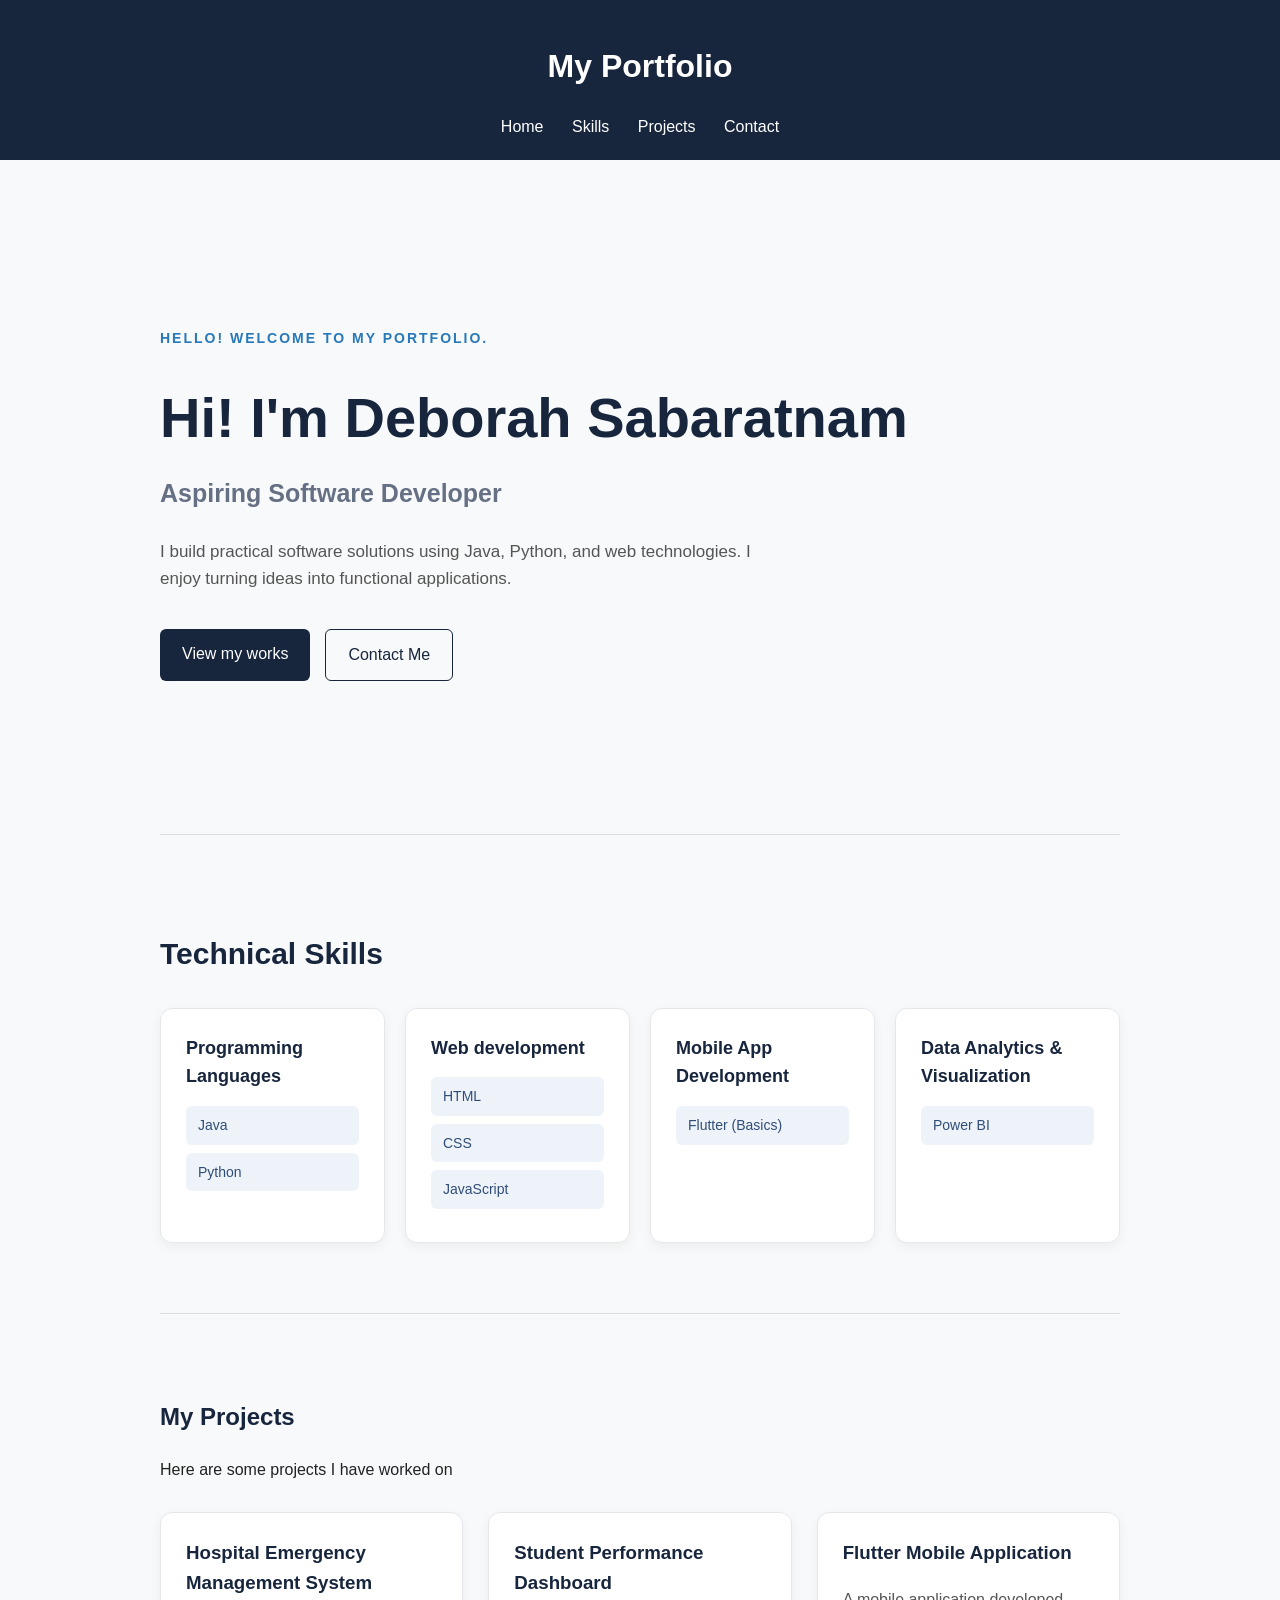
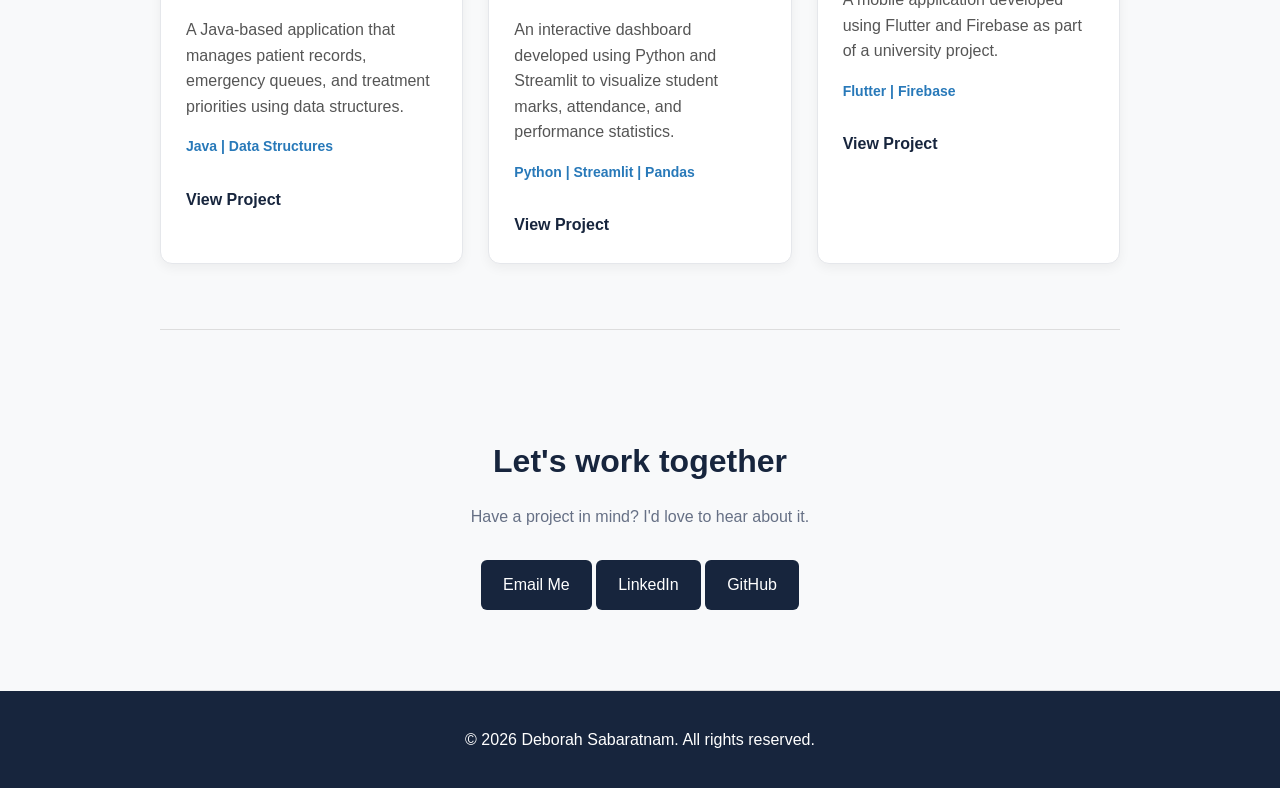
==== index.html @ 8f6cebc0 "Add files via upload Initial commit - Add portfolio website" ====
<!DOCTYPE html>
<html lang="en">
<head>
    <meta charset="UTF-8">
    <meta name="viewport" content="width=device-width, initial-scale=1.0">
    <title>Deborah Sabaratnam | Software Developer | Data Analyst</title>
    <link rel="stylesheet" href="style.css">
</head>
<body>

    <header>
        <h1>My Portfolio</h1>
        <nav>
            <a href="#home">Home</a>
            <a href="#skills">Skills</a>
            <a href="#projects">Projects</a>
            <a href="#contact">Contact</a>
        </nav>
    </header>

    <main>
        <section id="home">
            <p class="greeting"> HELLO! WELCOME TO MY PORTFOLIO. 
            </p>
            <h2>Hi! I'm Deborah Sabaratnam
            </h2>
            <h3>
                Aspiring Software Developer
            </h3>
            <p class="intro">
                I build practical software solutions using Java, Python, and web technologies. 
                I enjoy turning ideas into functional applications.  
            </p>
            <div class="hero-buttons">
                <a href="#projects">View my works</a>
                <a href="#contact" class="secondary-btn">Contact Me</a>
            </div>
        </section>

        <section id="skills">
            <h2>Technical Skills</h2>
            <div class="skills-container">
            <div class="skill-card">
            <h3>
                Programming Languages
            </h3>
            <ul>
                <li>Java</li>
                <li>Python</li>
            </ul>
            </div>
            <div class="skill-card">
            <h3>
                Web development
            </h3>
            <ul>
                <li>HTML</li>
                <li>CSS</li>
                <li>JavaScript</li>
            </ul>
            </div>
            <div class="skill-card">
            <h3>
                Mobile App Development
            </h3>
            <ul>
                <li>Flutter (Basics)</li>
            </ul>
            </div>
            <div class="skill-card">
            <h3>
                Data Analytics & Visualization
            </h3>
            <ul>
                <li>Power BI</li>
            </ul>
            </div>

            </div>

        </section>
        
        <section id="projects">
            <h2>My Projects</h2>
            <p>Here are some projects I have worked on</p>
            <div class="project-container">
                <div class="project-card">
                    <h3>
                        Hospital Emergency Management System
                    </h3>
                    <p>
                        A Java-based application that manages patient
                        records, emergency queues, and treatment priorities
                        using data structures.
                    </p>
                    <p class="tech">
                        Java | Data Structures
                    </p>
                    <a href = '#' class="project-link">
                        View Project
                    </a>
                </div>
                <div class="project-card">
                    <h3>
                        Student Performance Dashboard
                    </h3>
                    <p>
                        An interactive dashboard developed using Python
                        and Streamlit to visualize student marks,
                        attendance, and performance statistics.
                    </p>
                    <p class="tech">
                        Python | Streamlit | Pandas
                    </p>
                    <a href="#" class="project-link">
                        View Project
                    </a>
                </div>
                <div class="project-card">
                    <h3>
                        Flutter Mobile Application
                    </h3>
                    <p>
                        A mobile application developed using Flutter
                        and Firebase as part of a university project.
                    </p>
                    <p class="tech">
                        Flutter | Firebase
                    </p>
                    <a href="#" class="project-link">
                        View Project
                    </a>
                </div>
            </div>
        </section>

        <section id="contact">
            <h2>Let's work together</h2>
            <p>Have a project in mind? I'd love to hear about it.</p>
            <div class="contact-link">
                <a href=""mailto:sabaratnamdeborah@gmail.com">
                    Email Me
                </a>
                <a href="https://www.linkedin.com/in/deborah-sabaratnam/" target="_blank" rel="noopener noreferrer">
                    LinkedIn
                </a>
                <a href="https://github.com/deborahsabaratnam" target="_blank" rel="noopener noreferrer">
                    GitHub
                </a>
            </div>
        </section>
    </main>

    <footer>
        <p>© 2026 Deborah Sabaratnam. All rights reserved.</p>
    </footer>

</body>
</html>
---- style.css ----
* {
    box-sizing: border-box;
}

html {
    scroll-behavior: smooth;
}

body {
    margin: 0;
    font-family: Arial, sans-serif;
    color: #222;
    background-color: #f8f9fa;
    line-height: 1.6;
}

header {
    background-color: #17253d;
    color: white;
    padding: 20px;
    text-align: center;
}

nav a {
    color: white;
    text-decoration: none;
    margin: 0 12px;
}

nav a:hover {
    color: #70c5ff;
}

main {
    max-width: 1000px;
    margin: auto;
    padding: 0 20px;
}

section {
    padding: 65px 0;
    border-bottom: 1px solid #ddd;
}

h2 {
    color: #17253d;
}

#home h2 {
    font-size: 36px;
}

#home a,
#contact a {
    display: inline-block;
    background-color: #17253d;
    color: white;
    padding: 12px 22px;
    border-radius: 6px;
    text-decoration: none;
    margin-top: 15px;
}

#home a:hover,
#contact a:hover {
    background-color: #304d78;
}

footer {
    background-color: #17253d;
    color: white;
    text-align: center;
    padding: 20px;
}

@media (max-width: 600px) {
    nav a {
        display: inline-block;
        margin: 5px;
    }

    #home h2 {
        font-size: 28px;
    }
}

#home {
    min-height: 75vh;
    display: flex;
    flex-direction: column;
    align-items: flex-start;
    justify-content: center;
    text-align: left;
}

.greeting {
    color: #2879b9;
    font-size: 14px;
    font-weight: bold;
    letter-spacing: 2px;
}

#home h2 {
    font-size: clamp(32px, 5vw, 56px);
    margin: 10px 0;
}

#home h3 {
    font-size: 25px;
    color: #667085;
    margin: 0;
}

.intro {
    max-width: 600px;
    font-size: 17px;
    color: #555;
    margin-top: 25px;
}

.hero-buttons {
    display: flex;
    flex-wrap: wrap;
    gap: 15px;
    margin-top: 20px;
}

#home .hero-buttons a {
    margin-top: 0;
}

#home .secondary-btn {
    background: transparent;
    color: #17253d;
    border: 1px solid #17253d;
}

#home .secondary-btn:hover {
    background: #e7edf5;
}


.project-container {
    display: grid;
    grid-template-columns: repeat(auto-fit, minmax(250px, 1fr));
    gap: 25px;
    margin-top: 30px;
}

.project-card {
    background: white;
    padding: 25px;
    border-radius: 12px;
    border: 1px solid #e5e7eb;
    box-shadow: 0 4px 12px rgba(0, 0, 0, 0.05);
    transition: transform 0.3s ease;
}

.project-card:hover {
    transform: translateY(-5px);
}

.project-card h3 {
    color: #17253d;
    margin-top: 0;
}

.project-card p {
    color: #555;
}

.project-card .tech {
    color: #2879b9;
    font-size: 14px;
    font-weight: bold;
}

.project-link {
    display: inline-block;
    margin-top: 15px;
    color: #17253d;
    font-weight: bold;
    text-decoration: none;
}

.project-link:hover {
    text-decoration: underline;
}


/* Technical Skills Section */

#skills {
    padding: 70px 0;
}

#skills h2 {
    font-size: 30px;
    margin-bottom: 30px;
}

.skills-container {
    display: grid;
    grid-template-columns: repeat(auto-fit, minmax(220px, 1fr));
    gap: 20px;
}

.skill-card {
    background-color: white;
    padding: 25px;
    border-radius: 12px;
    border: 1px solid #e5e7eb;
    box-shadow: 0 4px 12px rgba(0, 0, 0, 0.05);
    transition: transform 0.3s ease, box-shadow 0.3s ease;
}

.skill-card:hover {
    transform: translateY(-5px);
    box-shadow: 0 8px 20px rgba(0, 0, 0, 0.1);
}

.skill-card h3 {
    color: #17253d;
    font-size: 18px;
    margin-top: 0;
    margin-bottom: 15px;
}

.skill-card ul {
    list-style: none;
    padding: 0;
    margin: 0;
}

.skill-card li {
    background-color: #eef3f9;
    color: #304d78;
    padding: 8px 12px;
    margin-bottom: 8px;
    border-radius: 6px;
    font-size: 14px;
}


/* Contact Section */

#contact {
    text-align: center;
    padding: 80px 20px;
}

#contact h2 {
    font-size: 32px;
    margin-bottom: 10px;
}

#contact p {
    color: #667085;
    font-size: 16px;
}

.contact-links {
    display: flex;
    justify-content: center;
    flex-wrap: wrap;
    gap: 15px;
    margin-top: 25px;
}

#contact .contact-links a {
    margin-top: 0;
    padding: 12px 24px;
    border-radius: 6px;
    text-decoration: none;
    font-weight: bold;
    background-color: #17253d;
    color: white;
    transition: background-color 0.3s ease;
}

#contact .contact-links a:hover {
    background-color: #304d78;
}
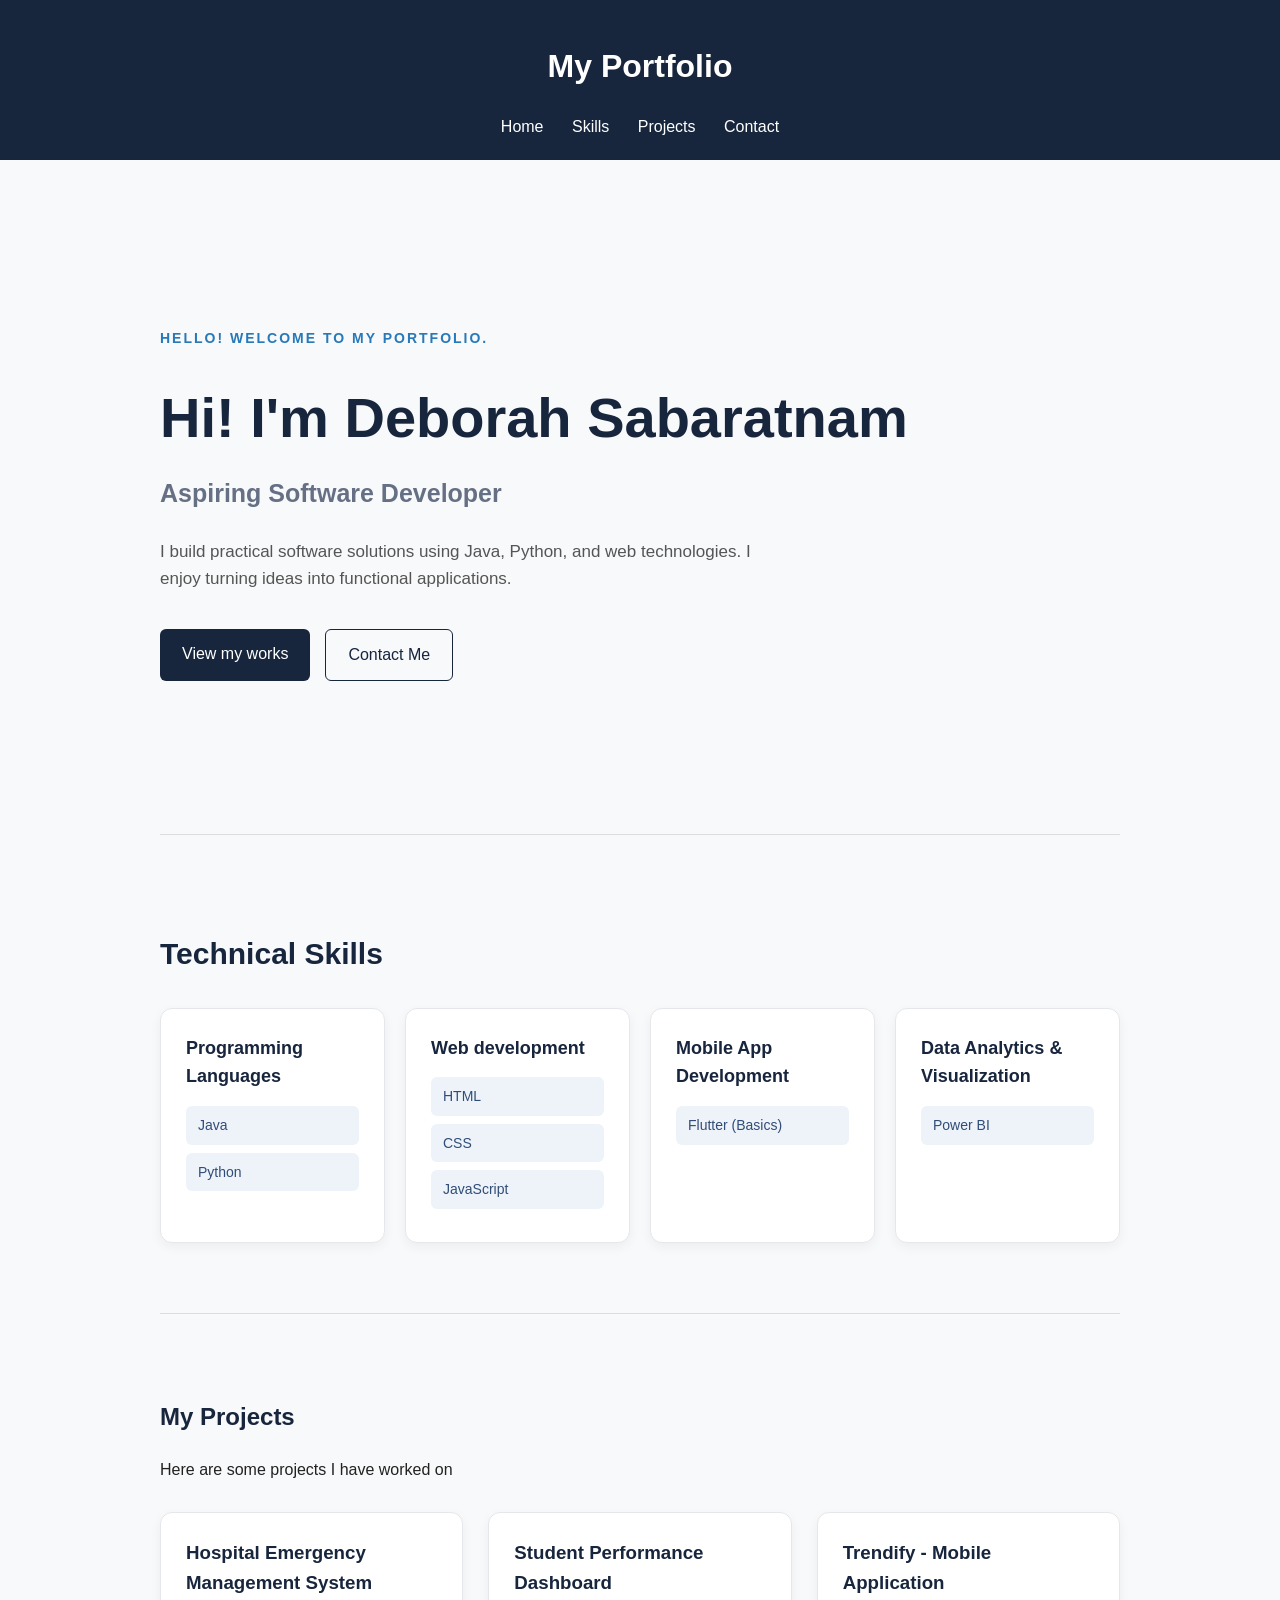
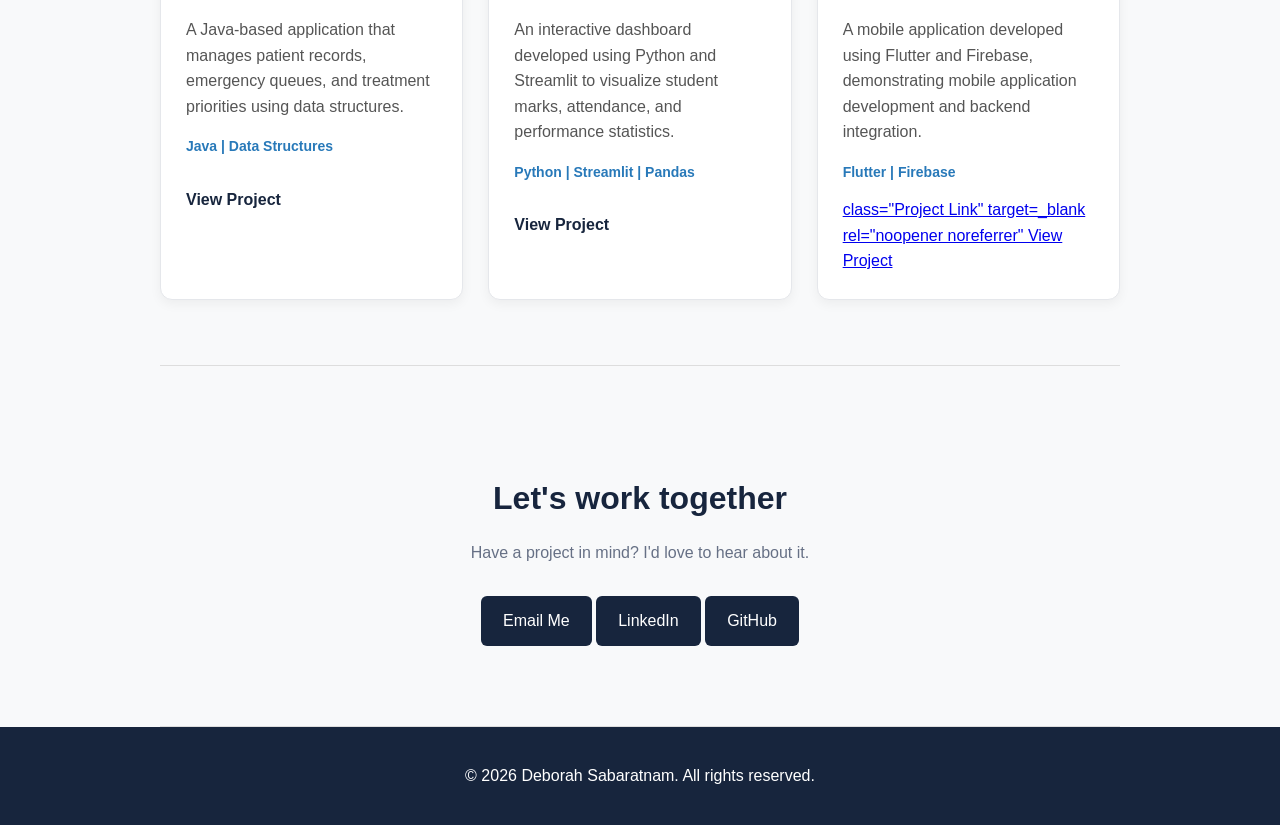
==== commit dfbc6590: "Updated trendify project link" ====
--- a/index.html
+++ b/index.html
@@ -119,16 +119,17 @@
                 </div>
                 <div class="project-card">
                     <h3>
-                        Flutter Mobile Application
+                        Trendify - Mobile Application
                     </h3>
                     <p>
                         A mobile application developed using Flutter
-                        and Firebase as part of a university project.
+                        and Firebase, demonstrating mobile application
+                        development and backend integration.
                     </p>
                     <p class="tech">
                         Flutter | Firebase
                     </p>
-                    <a href="#" class="project-link">
+                    <a href="https://github.com/deborahsabaratnam/Mobile-Software-Development-project---Trendify"> class="Project Link" target=_blank rel="noopener noreferrer"
                         View Project
                     </a>
                 </div>
@@ -139,7 +140,7 @@
             <h2>Let's work together</h2>
             <p>Have a project in mind? I'd love to hear about it.</p>
             <div class="contact-link">
-                <a href=""mailto:sabaratnamdeborah@gmail.com">
+                <a href="mailto:sabaratnamdeborah@gmail.com">
                     Email Me
                 </a>
                 <a href="https://www.linkedin.com/in/deborah-sabaratnam/" target="_blank" rel="noopener noreferrer">
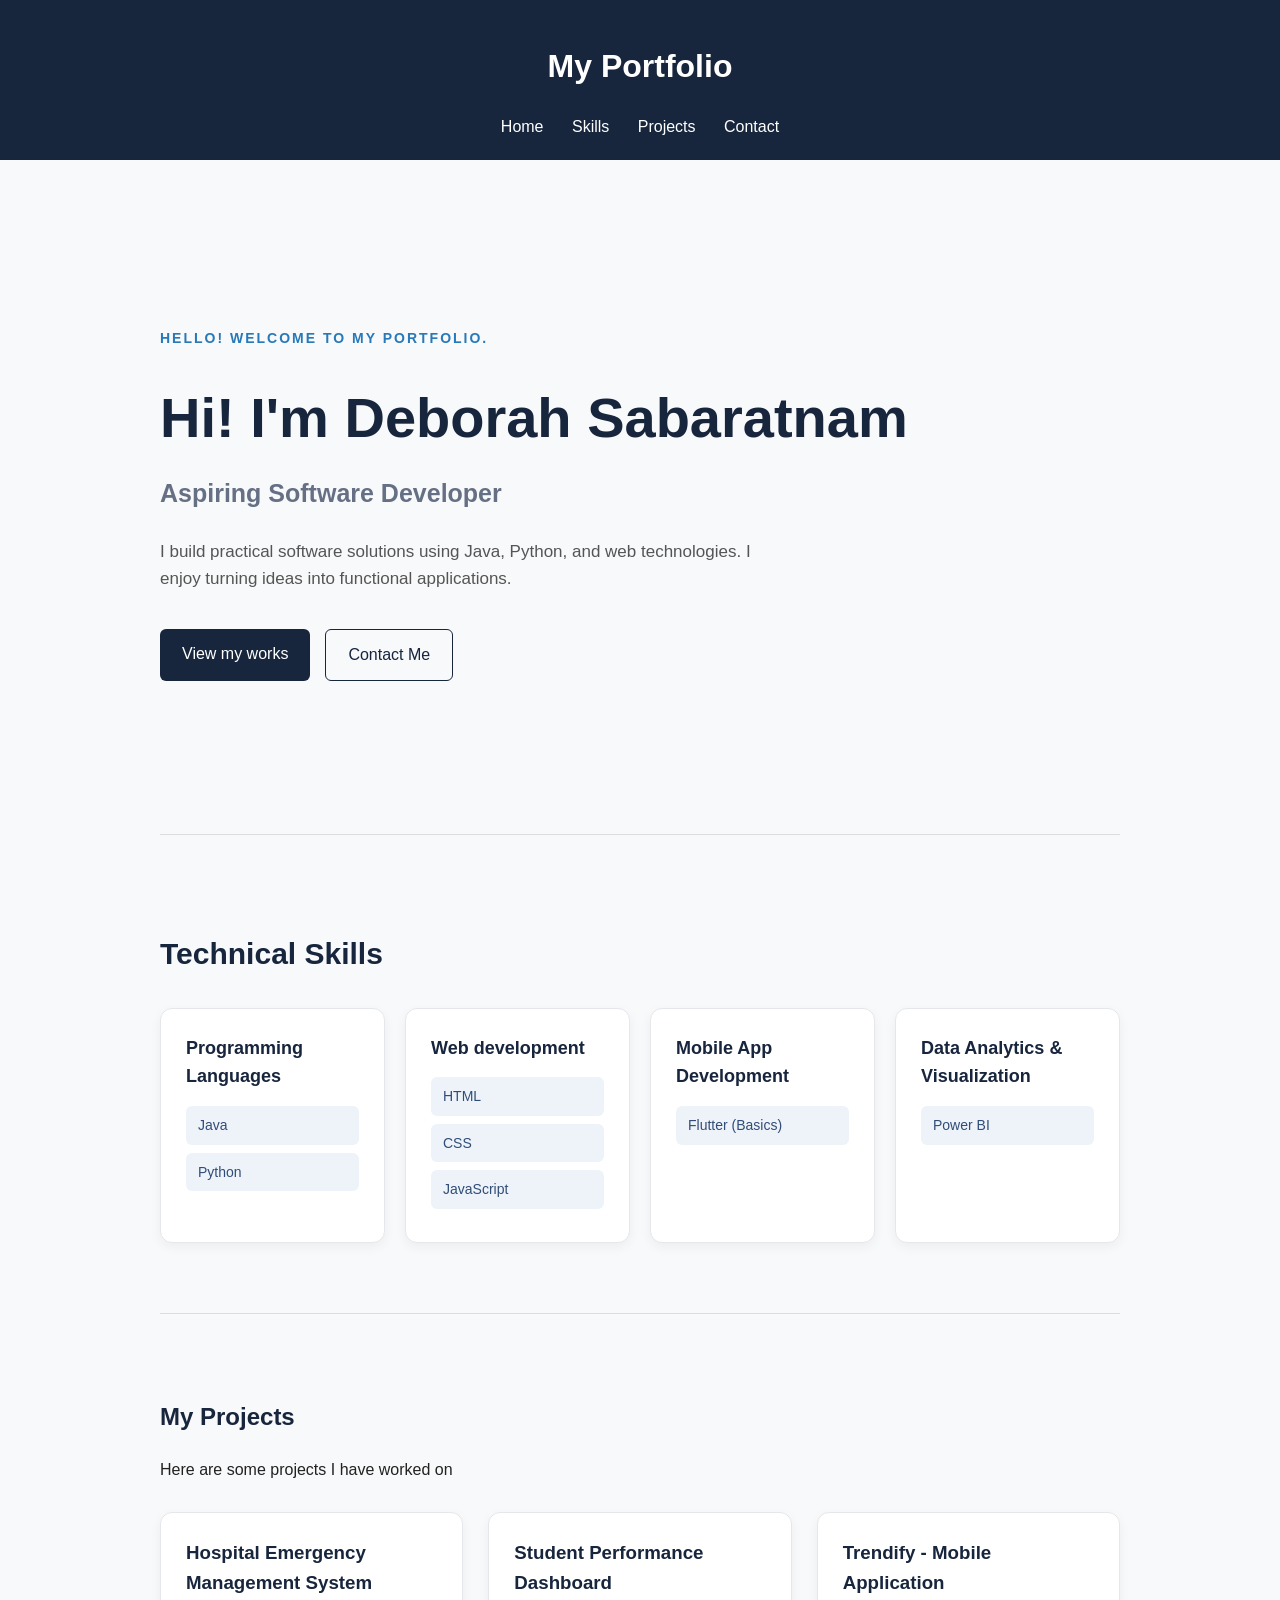
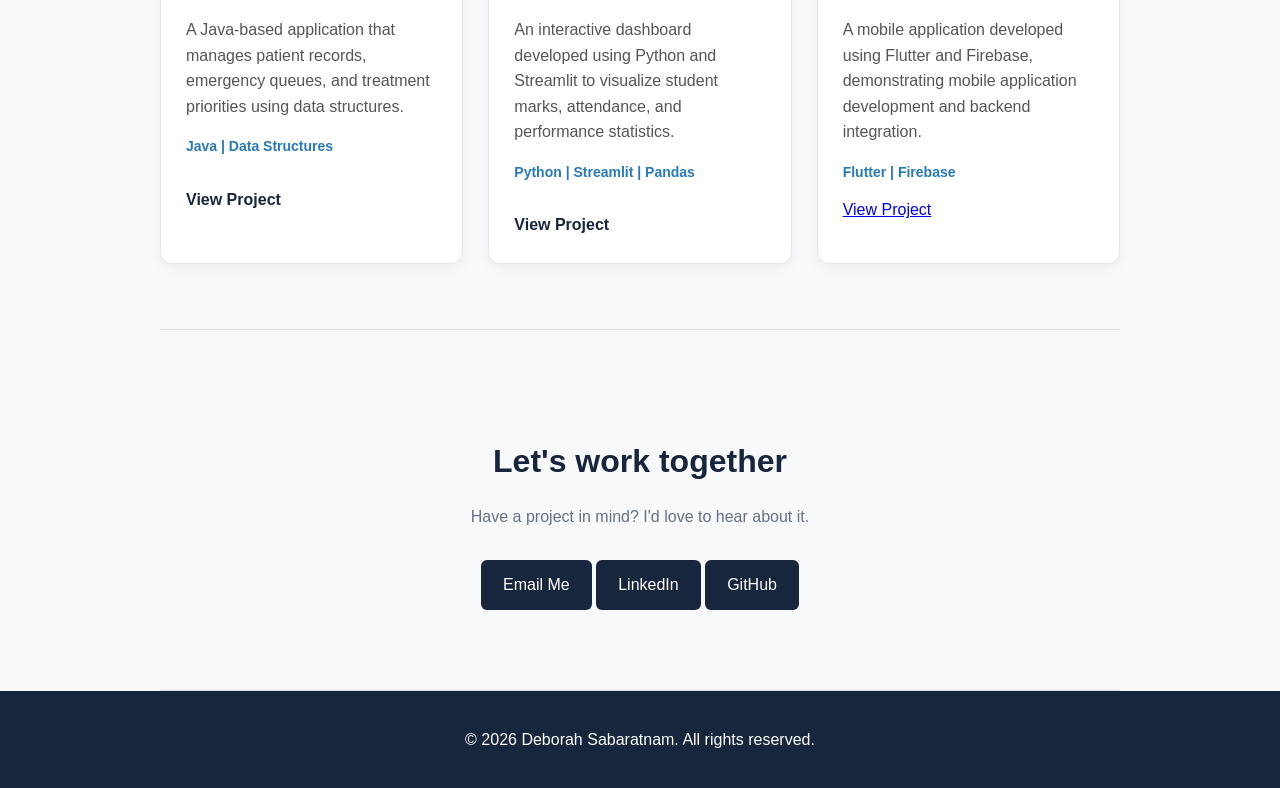
==== commit bb1a426a: "Restore index.html to original content" ====
--- a/index.html
+++ b/index.html
@@ -129,7 +129,7 @@
                     <p class="tech">
                         Flutter | Firebase
                     </p>
-                    <a href="https://github.com/deborahsabaratnam/Mobile-Software-Development-project---Trendify"> class="Project Link" target=_blank rel="noopener noreferrer"
+                    <a href="https://github.com/deborahsabaratnam/Mobile-Software-Development-project---Trendify" class="Project Link" target=_blank rel="noopener noreferrer">
                         View Project
                     </a>
                 </div>
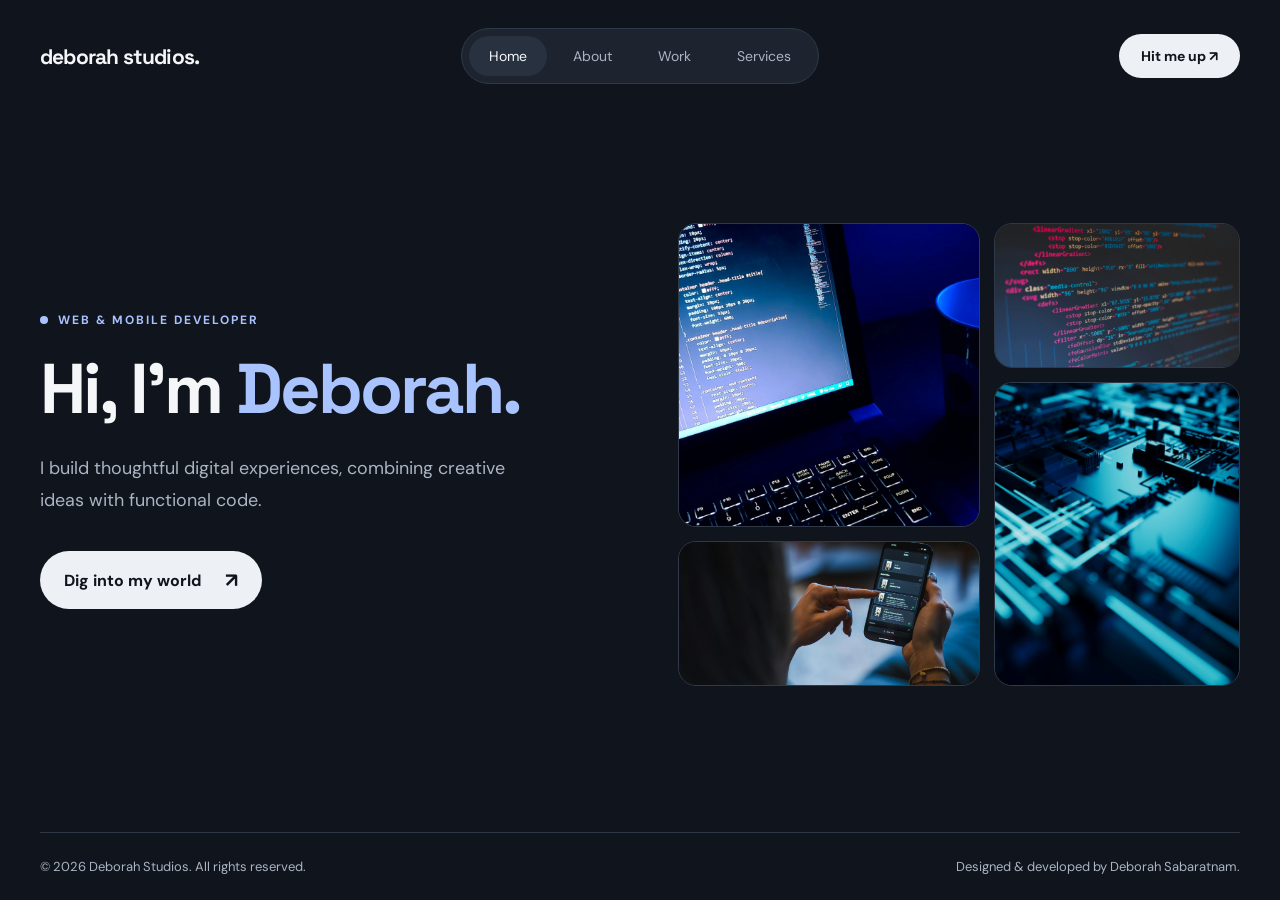
==== commit e76ed143: "Redesigned portfolio as responsive Deborah Studios website" ====
--- a/index.html
+++ b/index.html
@@ -1,161 +1,108 @@
-
 <!DOCTYPE html>
 <html lang="en">
+
 <head>
     <meta charset="UTF-8">
     <meta name="viewport" content="width=device-width, initial-scale=1.0">
-    <title>Deborah Sabaratnam | Software Developer | Data Analyst</title>
+    <meta name="description"
+        content="Deborah Studios — Software development, creative technology and digital experiences.">
+    <title>Deborah Studios | Software Developer</title>
+    <link rel="icon" type="image/png" href="favicon.png?v=2">
     <link rel="stylesheet" href="style.css">
+    <link rel="stylesheet" href="responsive.css">
+
 </head>
+
 <body>
 
-    <header>
-        <h1>My Portfolio</h1>
-        <nav>
-            <a href="#home">Home</a>
-            <a href="#skills">Skills</a>
-            <a href="#projects">Projects</a>
-            <a href="#contact">Contact</a>
+    <header class="site-header">
+        <a href="index.html" class="brand">deborah studios.</a>
+
+        <nav class="navbar" aria-label="Main navigation">
+            <a href="index.html" class="active" aria-current="page">Home</a>
+            <a href="about.html">About</a>
+            <a href="work.html">Work</a>
+            <a href="services.html">Services</a>
         </nav>
+
+        <!-- Mobile Navigation -->
+        <details class="mobile-nav">
+            <summary class="mobile-menu-button" aria-label="Toggle navigation menu">
+                <span></span>
+                <span></span>
+                <span></span>
+            </summary>
+
+            <nav class="mobile-nav-links" aria-label="Mobile navigation">
+                <a href="index.html">Home</a>
+                <a href="about.html">About</a>
+                <a href="work.html">Work</a>
+                <a href="services.html">Services</a>
+            </nav>
+        </details>
+
+        <details class="contact-menu">
+            <summary class="contact-button">Hit me up ↗</summary>
+
+            <div class="contact-dropdown">
+                <a href="https://www.linkedin.com/in/deborah-sabaratnam/" target="_blank"
+                    rel="noopener noreferrer">LinkedIn ↗</a>
+
+                <a href="https://github.com/deborahsabaratnam" target="_blank" rel="noopener noreferrer">GitHub ↗</a>
+
+                <a href="https://mail.google.com/mail/?view=cm&fs=1&to=sabaratnamdeborah%40gmail.com" target="_blank"
+                    rel="noopener noreferrer">Email ↗</a>
+            </div>
+        </details>
     </header>
 
     <main>
-        <section id="home">
-            <p class="greeting"> HELLO! WELCOME TO MY PORTFOLIO. 
-            </p>
-            <h2>Hi! I'm Deborah Sabaratnam
-            </h2>
-            <h3>
-                Aspiring Software Developer
-            </h3>
-            <p class="intro">
-                I build practical software solutions using Java, Python, and web technologies. 
-                I enjoy turning ideas into functional applications.  
-            </p>
-            <div class="hero-buttons">
-                <a href="#projects">View my works</a>
-                <a href="#contact" class="secondary-btn">Contact Me</a>
-            </div>
-        </section>
+        <section class="hero">
 
-        <section id="skills">
-            <h2>Technical Skills</h2>
-            <div class="skills-container">
-            <div class="skill-card">
-            <h3>
-                Programming Languages
-            </h3>
-            <ul>
-                <li>Java</li>
-                <li>Python</li>
-            </ul>
-            </div>
-            <div class="skill-card">
-            <h3>
-                Web development
-            </h3>
-            <ul>
-                <li>HTML</li>
-                <li>CSS</li>
-                <li>JavaScript</li>
-            </ul>
-            </div>
-            <div class="skill-card">
-            <h3>
-                Mobile App Development
-            </h3>
-            <ul>
-                <li>Flutter (Basics)</li>
-            </ul>
-            </div>
-            <div class="skill-card">
-            <h3>
-                Data Analytics & Visualization
-            </h3>
-            <ul>
-                <li>Power BI</li>
-            </ul>
+            <div class="hero-content">
+                <p class="eyebrow">
+                    <span class="eyebrow-dot"></span>
+                    WEB & MOBILE DEVELOPER
+                </p>
+
+                <h1>Hi, I'm <span>Deborah.</span></h1>
+
+                <p class="hero-description">
+                    I build thoughtful digital experiences,
+                    combining creative ideas with functional code.
+                </p>
+
+                <a href="about.html" class="hero-cta">
+                    Dig into my world <span aria-hidden="true">↗</span>
+                </a>
             </div>
 
+            <div class="hero-mosaic" aria-label="Creative technology image collage">
+                <div class="mosaic-item mosaic-one">
+                    <img src="images/workspace2.webp" alt="Software development workspace">
+                </div>
+
+                <div class="mosaic-item mosaic-two">
+                    <img src="images/code.webp" alt="Programming code on a screen">
+                </div>
+
+                <div class="mosaic-item mosaic-three">
+                    <img src="images/digital-tech.webp" alt="Abstract digital technology artwork">
+                </div>
+
+                <div class="mosaic-item mosaic-four">
+                    <img src="images/digital-interface.webp" alt="Digital interface design">
+                </div>
             </div>
 
         </section>
-        
-        <section id="projects">
-            <h2>My Projects</h2>
-            <p>Here are some projects I have worked on</p>
-            <div class="project-container">
-                <div class="project-card">
-                    <h3>
-                        Hospital Emergency Management System
-                    </h3>
-                    <p>
-                        A Java-based application that manages patient
-                        records, emergency queues, and treatment priorities
-                        using data structures.
-                    </p>
-                    <p class="tech">
-                        Java | Data Structures
-                    </p>
-                    <a href = '#' class="project-link">
-                        View Project
-                    </a>
-                </div>
-                <div class="project-card">
-                    <h3>
-                        Student Performance Dashboard
-                    </h3>
-                    <p>
-                        An interactive dashboard developed using Python
-                        and Streamlit to visualize student marks,
-                        attendance, and performance statistics.
-                    </p>
-                    <p class="tech">
-                        Python | Streamlit | Pandas
-                    </p>
-                    <a href="#" class="project-link">
-                        View Project
-                    </a>
-                </div>
-                <div class="project-card">
-                    <h3>
-                        Trendify - Mobile Application
-                    </h3>
-                    <p>
-                        A mobile application developed using Flutter
-                        and Firebase, demonstrating mobile application
-                        development and backend integration.
-                    </p>
-                    <p class="tech">
-                        Flutter | Firebase
-                    </p>
-                    <a href="https://github.com/deborahsabaratnam/Mobile-Software-Development-project---Trendify" class="Project Link" target=_blank rel="noopener noreferrer">
-                        View Project
-                    </a>
-                </div>
-            </div>
-        </section>
-
-        <section id="contact">
-            <h2>Let's work together</h2>
-            <p>Have a project in mind? I'd love to hear about it.</p>
-            <div class="contact-link">
-                <a href="mailto:sabaratnamdeborah@gmail.com">
-                    Email Me
-                </a>
-                <a href="https://www.linkedin.com/in/deborah-sabaratnam/" target="_blank" rel="noopener noreferrer">
-                    LinkedIn
-                </a>
-                <a href="https://github.com/deborahsabaratnam" target="_blank" rel="noopener noreferrer">
-                    GitHub
-                </a>
-            </div>
-        </section>
     </main>
 
-    <footer>
-        <p>© 2026 Deborah Sabaratnam. All rights reserved.</p>
+    <footer class="site-footer">
+        <p>© 2026 Deborah Studios. All rights reserved.</p>
+        <p>Designed & developed by Deborah Sabaratnam.</p>
     </footer>
 
 </body>
-</html>
+
+</html>
--- a/style.css
+++ b/style.css
@@ -1,3 +1,14 @@
+@import url('https://fonts.googleapis.com/css2?family=DM+Sans:wght@400;500;600;700&family=Space+Grotesk:wght@400;500;600;700&display=swap');
+
+:root {
+    --background: #10141c;
+    --surface: #1d2430;
+    --surface-light: #283140;
+    --text: #f5f6f8;
+    --muted: #aab4c3;
+    --accent: #a9c3ff;
+    --border: #303947;
+}
 
 * {
     box-sizing: border-box;
@@ -9,277 +20,1005 @@
 
 body {
     margin: 0;
-    font-family: Arial, sans-serif;
-    color: #222;
-    background-color: #f8f9fa;
-    line-height: 1.6;
-}
-
-header {
-    background-color: #17253d;
-    color: white;
-    padding: 20px;
-    text-align: center;
-}
-
-nav a {
-    color: white;
-    text-decoration: none;
-    margin: 0 12px;
-}
-
-nav a:hover {
-    color: #70c5ff;
-}
-
-main {
-    max-width: 1000px;
-    margin: auto;
-    padding: 0 20px;
-}
-
-section {
-    padding: 65px 0;
-    border-bottom: 1px solid #ddd;
-}
-
-h2 {
-    color: #17253d;
-}
-
-#home h2 {
-    font-size: 36px;
-}
-
-#home a,
-#contact a {
-    display: inline-block;
-    background-color: #17253d;
-    color: white;
-    padding: 12px 22px;
-    border-radius: 6px;
-    text-decoration: none;
-    margin-top: 15px;
-}
-
-#home a:hover,
-#contact a:hover {
-    background-color: #304d78;
-}
-
-footer {
-    background-color: #17253d;
-    color: white;
-    text-align: center;
-    padding: 20px;
-}
-
-@media (max-width: 600px) {
-    nav a {
-        display: inline-block;
-        margin: 5px;
-    }
-
-    #home h2 {
-        font-size: 28px;
-    }
-}
-
-#home {
-    min-height: 75vh;
+    min-height: 100vh;
     display: flex;
     flex-direction: column;
-    align-items: flex-start;
-    justify-content: center;
-    text-align: left;
-}
-
-.greeting {
-    color: #2879b9;
+    background: var(--background);
+    color: var(--text);
+    font-family: 'DM Sans', sans-serif;
+}
+
+a {
+    color: inherit;
+    text-decoration: none;
+}
+
+/* Header */
+
+.site-header {
+    width: min(1400px, calc(100% - 80px));
+    margin: 0 auto;
+    padding: 28px 0;
+    display: grid;
+    grid-template-columns: 1fr auto 1fr;
+    align-items: center;
+    gap: 24px;
+}
+
+.brand {
+    font-family: 'Space Grotesk', sans-serif;
+    font-size: 21px;
+    font-weight: 700;
+    letter-spacing: -0.8px;
+    white-space: nowrap;
+}
+
+/* Floating Navbar */
+
+.navbar {
+    display: flex;
+    align-items: center;
+    gap: 6px;
+    padding: 7px;
+    border: 1px solid var(--border);
+    border-radius: 100px;
+    background: var(--surface);
+}
+
+.navbar a {
+    padding: 11px 20px;
+    border-radius: 100px;
     font-size: 14px;
-    font-weight: bold;
+    color: var(--muted);
+    transition: background 0.25s, color 0.25s;
+}
+
+.navbar a:hover,
+.navbar a.active {
+    color: var(--text);
+    background: var(--surface-light);
+}
+
+/* Contact Dropdown */
+
+.contact-menu {
+    position: relative;
+    justify-self: end;
+}
+
+.contact-button {
+    display: inline-block;
+    padding: 13px 22px;
+    border-radius: 100px;
+    background: #edf0f5;
+    color: #10141c;
+    font-weight: 700;
+    font-size: 14px;
+    cursor: pointer;
+    list-style: none;
+    transition: transform 0.25s;
+}
+
+.contact-button::-webkit-details-marker {
+    display: none;
+}
+
+.contact-button:hover {
+    transform: translateY(-2px);
+}
+
+.contact-dropdown {
+    position: absolute;
+    top: calc(100% + 12px);
+    right: 0;
+    z-index: 20;
+    width: 180px;
+    padding: 9px;
+    border: 1px solid var(--border);
+    border-radius: 15px;
+    background: var(--surface);
+    box-shadow: 0 15px 35px rgba(0, 0, 0, 0.3);
+}
+
+.contact-menu:not([open]) .contact-dropdown {
+    display: none;
+}
+
+.contact-dropdown a {
+    display: block;
+    padding: 12px;
+    border-radius: 8px;
+    font-size: 14px;
+    color: var(--muted);
+}
+
+.contact-dropdown a:hover {
+    color: var(--text);
+    background: var(--surface-light);
+}
+
+/* Hero Section */
+
+main {
+    flex: 1;
+    display: flex;
+}
+
+.hero {
+    width: min(1400px, calc(100% - 80px));
+    margin: auto;
+    padding: 65px 0 100px;
+    display: grid;
+    grid-template-columns: 1fr 1fr;
+    align-items: center;
+    gap: clamp(40px, 6vw, 100px);
+}
+
+.hero-content {
+    animation: fadeUp 0.8s ease both;
+}
+
+.eyebrow {
+    display: flex;
+    align-items: center;
+    gap: 10px;
+    color: var(--accent);
+    font-size: 12px;
+    font-weight: 700;
     letter-spacing: 2px;
 }
 
-#home h2 {
-    font-size: clamp(32px, 5vw, 56px);
-    margin: 10px 0;
-}
-
-#home h3 {
+.eyebrow-dot {
+    width: 8px;
+    height: 8px;
+    flex-shrink: 0;
+    border-radius: 50%;
+    background: var(--accent);
+}
+
+.hero h1 {
+    margin: 25px 0;
+    font-family: 'Space Grotesk', sans-serif;
+    font-size: clamp(48px, 5.5vw, 86px);
+    line-height: 1.05;
+    letter-spacing: -3px;
+}
+
+.hero h1 span {
+    color: var(--accent);
+}
+
+.hero-description {
+    max-width: 480px;
+    margin-bottom: 35px;
+    color: var(--muted);
+    font-size: clamp(16px, 1.4vw, 19px);
+    line-height: 1.8;
+}
+
+.hero-cta {
+    display: inline-flex;
+    align-items: center;
+    gap: 24px;
+    padding: 16px 24px;
+    border-radius: 100px;
+    background: #edf0f5;
+    color: #10141c;
+    font-weight: 700;
+    transition: transform 0.3s, background 0.3s;
+}
+
+.hero-cta:hover {
+    transform: translateY(-4px);
+    background: var(--accent);
+}
+
+.hero-cta span {
+    font-size: 20px;
+    transition: transform 0.3s;
+}
+
+.hero-cta:hover span {
+    transform: translate(3px, -3px);
+}
+
+/* Mosaic Collage */
+
+.hero-mosaic {
+    display: grid;
+    grid-template-columns: 1.1fr 0.9fr;
+    grid-template-rows: repeat(3, 145px);
+    gap: 14px;
+    animation: fadeUp 1s 0.2s ease both;
+}
+
+.mosaic-item {
+    overflow: hidden;
+    border: 1px solid var(--border);
+    border-radius: 18px;
+    background: var(--surface);
+}
+
+.mosaic-item img {
+    width: 100%;
+    height: 100%;
+    display: block;
+    object-fit: cover;
+    transition: transform 0.6s ease;
+}
+
+.mosaic-item:hover img {
+    transform: scale(1.08);
+}
+
+.mosaic-one {
+    grid-column: 1;
+    grid-row: 1 / 3;
+}
+
+.mosaic-two {
+    grid-column: 2;
+    grid-row: 1;
+}
+
+.mosaic-three {
+    grid-column: 2;
+    grid-row: 2 / 4;
+}
+
+.mosaic-four {
+    grid-column: 1;
+    grid-row: 3;
+}
+
+/* Footer */
+
+.site-footer {
+    width: min(1400px, calc(100% - 80px));
+    margin: 0 auto;
+    padding: 25px 0;
+    border-top: 1px solid var(--border);
+    display: flex;
+    justify-content: space-between;
+    gap: 20px;
+    color: var(--muted);
+    font-size: 13px;
+}
+
+.site-footer p {
+    margin: 0;
+}
+
+/* Animations */
+
+@keyframes fadeUp {
+    from {
+        opacity: 0;
+        transform: translateY(25px);
+    }
+
+    to {
+        opacity: 1;
+        transform: translateY(0);
+    }
+}
+
+/* Tablet */
+
+@media (max-width: 1050px) {
+    .site-header {
+        width: calc(100% - 48px);
+        gap: 12px;
+    }
+
+    .brand {
+        font-size: 17px;
+    }
+
+    .navbar a {
+        padding: 10px 12px;
+    }
+
+    .hero {
+        width: calc(100% - 48px);
+        gap: 35px;
+    }
+
+    .hero-mosaic {
+        grid-template-rows: repeat(3, 115px);
+    }
+}
+
+/* Mobile */
+
+@media (max-width: 760px) {
+    .site-header {
+        width: calc(100% - 36px);
+        grid-template-columns: 1fr auto;
+        padding: 20px 0;
+    }
+
+    .navbar {
+        grid-column: 1 / -1;
+        grid-row: 2;
+        justify-content: center;
+        flex-wrap: wrap;
+        width: 100%;
+    }
+
+    .navbar a {
+        padding: 10px 14px;
+        font-size: 13px;
+    }
+
+    .contact-button {
+        padding: 11px 15px;
+        font-size: 12px;
+    }
+
+    .hero {
+        width: calc(100% - 36px);
+        padding: 55px 0 70px;
+        grid-template-columns: 1fr;
+        gap: 55px;
+    }
+
+    .hero h1 {
+        font-size: clamp(43px, 9vw, 65px);
+        letter-spacing: -2px;
+    }
+
+    .hero-mosaic {
+        grid-template-rows: repeat(3, 110px);
+        gap: 10px;
+    }
+
+    .site-footer {
+        width: calc(100% - 36px);
+        flex-direction: column;
+        text-align: center;
+        align-items: center;
+    }
+}
+
+@media (max-width: 380px) {
+    .navbar a {
+        padding: 9px 10px;
+        font-size: 12px;
+    }
+
+    .hero-mosaic {
+        grid-template-rows: repeat(3, 90px);
+    }
+}
+
+@media (prefers-reduced-motion: reduce) {
+
+    *,
+    *::before,
+    *::after {
+        animation-duration: 0.01ms !important;
+        transition-duration: 0.01ms !important;
+        scroll-behavior: auto !important;
+    }
+}
+
+
+/* =========================================
+   ABOUT PAGE
+========================================= */
+
+.about-main {
+    display: block;
+    width: min(1200px, calc(100% - 80px));
+    margin: 0 auto;
+}
+
+.about-main section {
+    border-bottom: 1px solid var(--border);
+}
+
+.about-hero {
+    padding: 110px 0 100px;
+    animation: fadeUp 0.8s ease both;
+}
+
+.about-hero h1 {
+    font-family: 'Space Grotesk', sans-serif;
+    font-size: clamp(55px, 8vw, 110px);
+    line-height: 1.05;
+    letter-spacing: -4px;
+    margin: 25px 0 35px;
+}
+
+.about-hero h1 span {
+    color: var(--accent);
+}
+
+.about-lead {
+    max-width: 780px;
+    color: var(--muted);
+    font-size: clamp(19px, 2.2vw, 27px);
+    line-height: 1.65;
+}
+
+.section-label {
+    color: var(--accent);
+    font-size: 12px;
+    font-weight: 700;
+    letter-spacing: 2px;
+}
+
+.about-story {
+    display: grid;
+    grid-template-columns: 1fr 1fr;
+    gap: 70px;
+    padding: 100px 0;
+}
+
+.about-story h2,
+.about-skills h2,
+.about-next h2 {
+    font-family: 'Space Grotesk', sans-serif;
+    font-size: clamp(32px, 4vw, 52px);
+    line-height: 1.15;
+    letter-spacing: -1.5px;
+}
+
+.story-text p {
+    color: var(--muted);
+    font-size: 17px;
+    line-height: 1.9;
+    margin-top: 0;
+    margin-bottom: 22px;
+}
+
+.about-skills {
+    padding: 100px 0;
+}
+
+.about-skills h2 {
+    margin-bottom: 45px;
+}
+
+.about-skills-grid {
+    display: grid;
+    grid-template-columns: repeat(2, minmax(0, 1fr));
+    gap: 20px;
+}
+
+.about-skill-card {
+    padding: 35px;
+    background: var(--surface);
+    border: 1px solid var(--border);
+    border-radius: 18px;
+    transition: transform 0.3s, border-color 0.3s;
+}
+
+.about-skill-card:hover {
+    transform: translateY(-6px);
+    border-color: var(--accent);
+}
+
+.skill-number {
+    color: var(--accent);
+    font-size: 13px;
+    font-weight: 700;
+}
+
+.about-skill-card h3 {
+    font-family: 'Space Grotesk', sans-serif;
     font-size: 25px;
-    color: #667085;
-    margin: 0;
-}
-
-.intro {
-    max-width: 600px;
-    font-size: 17px;
-    color: #555;
-    margin-top: 25px;
-}
-
-.hero-buttons {
+    margin: 25px 0 12px;
+}
+
+.about-skill-card p {
+    color: var(--muted);
+    line-height: 1.7;
+}
+
+.skill-tags {
     display: flex;
     flex-wrap: wrap;
+    gap: 10px;
+    margin-top: 25px;
+}
+
+.skill-tags span {
+    padding: 8px 14px;
+    border: 1px solid var(--border);
+    border-radius: 100px;
+    font-size: 12px;
+    color: var(--accent);
+}
+
+.about-next {
+    padding: 100px 0 120px;
+    text-align: center;
+    border-bottom: none !important;
+}
+
+.about-next h2 {
+    margin: 20px 0 35px;
+}
+
+/* About page responsiveness */
+
+@media (max-width: 760px) {
+    .about-main {
+        width: calc(100% - 36px);
+    }
+
+    .about-hero {
+        padding: 75px 0 70px;
+    }
+
+    .about-hero h1 {
+        letter-spacing: -2px;
+    }
+
+    .about-story {
+        grid-template-columns: 1fr;
+        gap: 25px;
+        padding: 70px 0;
+    }
+
+    .about-skills {
+        padding: 70px 0;
+    }
+
+    .about-skills-grid {
+        grid-template-columns: 1fr;
+    }
+
+    .about-skill-card {
+        padding: 25px;
+    }
+
+    .about-next {
+        padding: 75px 0 90px;
+    }
+}
+
+@media (min-width: 1051px) {
+    .about-skills-grid {
+        grid-template-columns: repeat(3, minmax(0, 1fr));
+    }
+}
+
+
+/* =========================================
+   WORK PAGE
+========================================= */
+
+.work-main {
+    display: block;
+    width: min(1200px, calc(100% - 80px));
+    margin: 0 auto;
+}
+
+.work-hero {
+    padding: 100px 0 80px;
+    border-bottom: 1px solid var(--border);
+    animation: fadeUp 0.8s ease both;
+}
+
+.work-hero h1 {
+    font-family: 'Space Grotesk', sans-serif;
+    font-size: clamp(55px, 8vw, 110px);
+    line-height: 1.05;
+    letter-spacing: -4px;
+    margin: 25px 0 35px;
+}
+
+.work-hero h1 span {
+    color: var(--accent);
+}
+
+.work-intro {
+    max-width: 750px;
+    font-size: clamp(17px, 2vw, 22px);
+    color: var(--muted);
+    line-height: 1.8;
+}
+
+.work-projects {
+    padding: 80px 0 100px;
+}
+
+.work-grid {
+    display: grid;
+    grid-template-columns: repeat(2, minmax(0, 1fr));
+    gap: 35px;
+}
+
+.work-card {
+    overflow: hidden;
+    background: var(--surface);
+    border: 1px solid var(--border);
+    border-radius: 20px;
+    transition: transform 0.3s, border-color 0.3s;
+}
+
+.work-card:hover {
+    transform: translateY(-7px);
+    border-color: var(--accent);
+}
+
+.work-image {
+    height: 290px;
+    overflow: hidden;
+    background: var(--surface-light);
+}
+
+.work-image img {
+    width: 100%;
+    height: 100%;
+    display: block;
+    object-fit: cover;
+    transition: transform 0.6s ease;
+}
+
+.work-card:hover .work-image img {
+    transform: scale(1.05);
+}
+
+.work-card-content {
+    padding: 30px;
+}
+
+.work-number {
+    color: var(--accent);
+    font-size: 12px;
+    font-weight: 700;
+    letter-spacing: 1.5px;
+}
+
+.work-card h2 {
+    font-family: 'Space Grotesk', sans-serif;
+    font-size: 27px;
+    letter-spacing: -0.5px;
+    margin: 15px 0;
+}
+
+.work-card-content>p {
+    color: var(--muted);
+    font-size: 15px;
+    line-height: 1.8;
+}
+
+.work-tags {
+    display: flex;
+    flex-wrap: wrap;
+    gap: 8px;
+    margin: 25px 0;
+}
+
+.work-tags span {
+    padding: 7px 13px;
+    border: 1px solid var(--border);
+    border-radius: 100px;
+    color: var(--accent);
+    font-size: 12px;
+}
+
+.work-link {
+    display: inline-flex;
+    align-items: center;
     gap: 15px;
-    margin-top: 20px;
-}
-
-#home .hero-buttons a {
-    margin-top: 0;
-}
-
-#home .secondary-btn {
+    font-size: 14px;
+    font-weight: 700;
+    padding-bottom: 5px;
+    border-bottom: 1px solid var(--accent);
+    transition: gap 0.3s, color 0.3s;
+}
+
+.work-link:hover {
+    gap: 22px;
+    color: var(--accent);
+}
+
+.work-next {
+    padding: 90px 0 120px;
+    text-align: center;
+    border-top: 1px solid var(--border);
+}
+
+.work-next h2 {
+    font-family: 'Space Grotesk', sans-serif;
+    font-size: clamp(32px, 4vw, 52px);
+    margin: 20px 0 35px;
+}
+
+/* Responsive Work Page */
+
+@media (max-width: 760px) {
+    .work-main {
+        width: calc(100% - 36px);
+    }
+
+    .work-hero {
+        padding: 75px 0 60px;
+    }
+
+    .work-hero h1 {
+        letter-spacing: -2px;
+    }
+
+    .work-projects {
+        padding: 60px 0 75px;
+    }
+
+    .work-grid {
+        grid-template-columns: 1fr;
+        gap: 25px;
+    }
+
+    .work-image {
+        height: 230px;
+    }
+
+    .work-card-content {
+        padding: 25px;
+    }
+
+    .work-next {
+        padding: 75px 0 90px;
+    }
+}
+
+
+/* Trendify Project Action Buttons */
+
+.project-actions {
+    display: flex;
+    flex-wrap: wrap;
+    gap: 12px;
+    margin-top: 28px;
+}
+
+.project-btn {
+    display: inline-flex;
+    align-items: center;
+    justify-content: center;
+    gap: 8px;
+    padding: 12px 18px;
+    border-radius: 100px;
+    font-size: 13px;
+    font-weight: 700;
+    text-decoration: none;
+    transition: transform 0.3s, background 0.3s;
+}
+
+.github-btn {
     background: transparent;
-    color: #17253d;
-    border: 1px solid #17253d;
-}
-
-#home .secondary-btn:hover {
-    background: #e7edf5;
-}
-
-
-.project-container {
+    color: var(--text);
+    border: 1px solid var(--border);
+}
+
+.github-btn:hover {
+    background: var(--surface-light);
+    transform: translateY(-3px);
+}
+
+.apk-btn {
+    background: var(--accent);
+    color: var(--background);
+    border: 1px solid var(--accent);
+}
+
+.apk-btn:hover {
+    background: #d1dfff;
+    transform: translateY(-3px);
+}
+
+@media (max-width: 480px) {
+    .project-actions {
+        flex-direction: column;
+    }
+
+    .project-btn {
+        width: 100%;
+    }
+}
+
+/* =========================================
+   SERVICES PAGE
+========================================= */
+
+.services-main {
+    display: block;
+    width: min(1200px, calc(100% - 80px));
+    margin: 0 auto;
+}
+
+/* Hero */
+
+.services-hero {
+    padding: 100px 0 80px;
+    border-bottom: 1px solid var(--border);
+    animation: fadeUp 0.8s ease both;
+}
+
+.services-hero h1 {
+    font-family: 'Space Grotesk', sans-serif;
+    font-size: clamp(55px, 8vw, 110px);
+    line-height: 1.05;
+    letter-spacing: -4px;
+    margin: 25px 0 35px;
+}
+
+.services-hero h1 span {
+    color: var(--accent);
+}
+
+.services-intro {
+    max-width: 750px;
+    color: var(--muted);
+    font-size: clamp(17px, 2vw, 22px);
+    line-height: 1.8;
+}
+
+/* Services Section */
+
+.services-section {
+    padding: 90px 0 110px;
+}
+
+.services-grid {
     display: grid;
-    grid-template-columns: repeat(auto-fit, minmax(250px, 1fr));
+    grid-template-columns: repeat(2, minmax(0, 1fr));
     gap: 25px;
-    margin-top: 30px;
-}
-
-.project-card {
-    background: white;
-    padding: 25px;
-    border-radius: 12px;
-    border: 1px solid #e5e7eb;
-    box-shadow: 0 4px 12px rgba(0, 0, 0, 0.05);
-    transition: transform 0.3s ease;
-}
-
-.project-card:hover {
-    transform: translateY(-5px);
-}
-
-.project-card h3 {
-    color: #17253d;
-    margin-top: 0;
-}
-
-.project-card p {
-    color: #555;
-}
-
-.project-card .tech {
-    color: #2879b9;
-    font-size: 14px;
-    font-weight: bold;
-}
-
-.project-link {
-    display: inline-block;
-    margin-top: 15px;
-    color: #17253d;
-    font-weight: bold;
-    text-decoration: none;
-}
-
-.project-link:hover {
-    text-decoration: underline;
-}
-
-
-/* Technical Skills Section */
-
-#skills {
-    padding: 70px 0;
-}
-
-#skills h2 {
-    font-size: 30px;
-    margin-bottom: 30px;
-}
-
-.skills-container {
-    display: grid;
-    grid-template-columns: repeat(auto-fit, minmax(220px, 1fr));
-    gap: 20px;
-}
-
-.skill-card {
-    background-color: white;
-    padding: 25px;
-    border-radius: 12px;
-    border: 1px solid #e5e7eb;
-    box-shadow: 0 4px 12px rgba(0, 0, 0, 0.05);
-    transition: transform 0.3s ease, box-shadow 0.3s ease;
-}
-
-.skill-card:hover {
-    transform: translateY(-5px);
-    box-shadow: 0 8px 20px rgba(0, 0, 0, 0.1);
-}
-
-.skill-card h3 {
-    color: #17253d;
-    font-size: 18px;
-    margin-top: 0;
-    margin-bottom: 15px;
-}
-
-.skill-card ul {
+    margin-top: 35px;
+}
+
+/* Service Cards */
+
+.service-card {
+    padding: 40px;
+    border: 1px solid var(--border);
+    border-radius: 22px;
+    background: var(--surface);
+    transition: transform 0.3s, border-color 0.3s;
+}
+
+.service-card:hover {
+    transform: translateY(-7px);
+    border-color: var(--accent);
+}
+
+.service-icon {
+    display: flex;
+    align-items: center;
+    justify-content: center;
+    width: 58px;
+    height: 58px;
+    margin-bottom: 35px;
+    border-radius: 16px;
+    background: var(--surface-light);
+    color: var(--accent);
+    font-size: 29px;
+}
+
+.service-number {
+    color: var(--accent);
+    font-size: 12px;
+    font-weight: 700;
+    letter-spacing: 1.5px;
+}
+
+.service-card h2 {
+    font-family: 'Space Grotesk', sans-serif;
+    font-size: 32px;
+    letter-spacing: -1px;
+    margin: 20px 0;
+}
+
+.service-card>p {
+    color: var(--muted);
+    font-size: 16px;
+    line-height: 1.9;
+    min-height: 120px;
+}
+
+.service-card h3 {
+    margin: 35px 0 20px;
+    font-size: 15px;
+}
+
+/* Feature List */
+
+.service-features {
     list-style: none;
     padding: 0;
     margin: 0;
 }
 
-.skill-card li {
-    background-color: #eef3f9;
-    color: #304d78;
-    padding: 8px 12px;
-    margin-bottom: 8px;
-    border-radius: 6px;
-    font-size: 14px;
-}
-
+.service-features li {
+    padding: 14px 0;
+    color: var(--muted);
+    font-size: 15px;
+    border-bottom: 1px solid var(--border);
+}
+
+.service-features li::before {
+    content: "↗";
+    color: var(--accent);
+    margin-right: 12px;
+}
+
+/* Technology Tags */
+
+.service-tech {
+    display: flex;
+    flex-wrap: wrap;
+    gap: 10px;
+    margin-top: 30px;
+}
+
+.service-tech span {
+    padding: 8px 15px;
+    border: 1px solid var(--border);
+    border-radius: 100px;
+    color: var(--accent);
+    font-size: 12px;
+}
 
 /* Contact Section */
 
-#contact {
+.services-contact {
+    padding: 100px 0 120px;
     text-align: center;
-    padding: 80px 20px;
-}
-
-#contact h2 {
-    font-size: 32px;
-    margin-bottom: 10px;
-}
-
-#contact p {
-    color: #667085;
-    font-size: 16px;
-}
-
-.contact-links {
-    display: flex;
-    justify-content: center;
-    flex-wrap: wrap;
-    gap: 15px;
-    margin-top: 25px;
-}
-
-#contact .contact-links a {
-    margin-top: 0;
-    padding: 12px 24px;
-    border-radius: 6px;
-    text-decoration: none;
-    font-weight: bold;
-    background-color: #17253d;
-    color: white;
-    transition: background-color 0.3s ease;
-}
-
-#contact .contact-links a:hover {
-    background-color: #304d78;
-}
-
+    border-top: 1px solid var(--border);
+}
+
+.services-contact h2 {
+    font-family: 'Space Grotesk', sans-serif;
+    font-size: clamp(36px, 5vw, 60px);
+    letter-spacing: -2px;
+    margin: 20px 0;
+}
+
+.services-contact>p:not(.section-label) {
+    max-width: 600px;
+    margin: 0 auto 35px;
+    color: var(--muted);
+    font-size: 17px;
+    line-height: 1.8;
+}
+
+/* Mobile */
+
+@media (max-width: 760px) {
+    .services-main {
+        width: calc(100% - 36px);
+    }
+
+    .services-hero {
+        padding: 75px 0 60px;
+    }
+
+    .services-hero h1 {
+        letter-spacing: -2px;
+    }
+
+    .services-section {
+        padding: 70px 0 80px;
+    }
+
+    .services-grid {
+        grid-template-columns: 1fr;
+    }
+
+    .service-card {
+        padding: 28px;
+    }
+
+    .service-card>p {
+        min-height: auto;
+    }
+
+    .services-contact {
+        padding: 75px 0 90px;
+    }
+}
--- a/responsive.css
+++ b/responsive.css
@@ -0,0 +1,451 @@
+/* Deborah Studios — responsive enhancements
+   Load this stylesheet AFTER style.css on every page. */
+
+/* Shared safeguards */
+img {
+  max-width: 100%;
+}
+
+.hero,
+.hero-content,
+.hero-mosaic,
+.about-main,
+.work-main,
+.services-main,
+.about-story>*,
+.about-skill-card,
+.work-card,
+.service-card {
+  min-width: 0;
+}
+
+/* Mobile navigation is hidden on tablet and desktop */
+.mobile-nav {
+  display: none;
+}
+
+/* Tablet: 768–1024px */
+@media (min-width: 768px) and (max-width: 1024px) {
+  .site-header {
+    width: calc(100% - 48px);
+    gap: 12px;
+  }
+
+  .brand {
+    font-size: 17px;
+  }
+
+  .navbar {
+    gap: 2px;
+    padding: 5px;
+  }
+
+  .navbar a {
+    padding: 10px 12px;
+    font-size: 13px;
+  }
+
+  .contact-button {
+    padding: 12px 15px;
+    font-size: 13px;
+  }
+
+  .hero {
+    width: calc(100% - 48px);
+    gap: 30px;
+    padding: 55px 0 80px;
+  }
+
+  .hero h1 {
+    font-size: clamp(42px, 5.4vw, 64px);
+    letter-spacing: -2px;
+  }
+
+  .hero-mosaic {
+    grid-template-rows: repeat(3, 115px);
+    gap: 10px;
+  }
+
+  .about-main,
+  .work-main,
+  .services-main {
+    width: calc(100% - 48px);
+  }
+
+  .about-story {
+    gap: 35px;
+    padding: 75px 0;
+  }
+
+  .about-skill-card {
+    padding: 25px;
+  }
+
+  .about-skill-card h3 {
+    font-size: 21px;
+  }
+
+  .work-grid {
+    gap: 22px;
+  }
+
+  .work-image {
+    height: 240px;
+  }
+
+  .work-card-content {
+    padding: 24px;
+  }
+
+  .service-card {
+    padding: 28px;
+  }
+
+  .service-card h2 {
+    font-size: 27px;
+  }
+
+  .service-card>p {
+    min-height: 0;
+  }
+
+  .site-footer {
+    width: calc(100% - 48px);
+  }
+}
+
+/* Mobile: up to 767px */
+@media (max-width: 767px) {
+  .site-header {
+    width: calc(100% - 36px);
+    display: grid;
+    grid-template-columns: minmax(0, 1fr) auto auto;
+    align-items: center;
+    gap: 10px;
+    padding: 18px 0;
+    position: relative;
+    z-index: 30;
+  }
+
+  .brand {
+    font-size: clamp(15px, 4vw, 19px);
+    white-space: nowrap;
+  }
+
+  .site-header>.navbar {
+    display: none;
+  }
+
+  .mobile-nav {
+    display: block;
+    grid-column: 3;
+    grid-row: 1;
+    position: relative;
+  }
+
+  .contact-menu {
+    grid-column: 2;
+    grid-row: 1;
+    justify-self: end;
+  }
+
+  .contact-button {
+    padding: 11px 13px;
+    font-size: 12px;
+    white-space: nowrap;
+  }
+
+  .mobile-menu-button {
+    display: flex;
+    flex-direction: column;
+    align-items: center;
+    justify-content: center;
+    gap: 5px;
+    width: 44px;
+    height: 44px;
+    cursor: pointer;
+    list-style: none;
+    border: 1px solid var(--border);
+    border-radius: 13px;
+    background: var(--surface);
+  }
+
+  .mobile-menu-button::-webkit-details-marker {
+    display: none;
+  }
+
+  .mobile-menu-button span {
+    display: block;
+    width: 19px;
+    height: 2px;
+    border-radius: 2px;
+    background: var(--accent);
+    transition: transform .2s, opacity .2s;
+  }
+
+  .mobile-nav[open] .mobile-menu-button span:nth-child(1) {
+    transform: translateY(7px) rotate(45deg);
+  }
+
+  .mobile-nav[open] .mobile-menu-button span:nth-child(2) {
+    opacity: 0;
+  }
+
+  .mobile-nav[open] .mobile-menu-button span:nth-child(3) {
+    transform: translateY(-7px) rotate(-45deg);
+  }
+
+  .mobile-nav-links {
+    position: absolute;
+    top: calc(100% + 12px);
+    right: 0;
+    z-index: 50;
+    width: min(240px, calc(100vw - 36px));
+    padding: 8px;
+    border: 1px solid var(--border);
+    border-radius: 16px;
+    background: var(--surface);
+    box-shadow: 0 18px 35px rgba(0, 0, 0, .35);
+  }
+
+  .mobile-nav:not([open]) .mobile-nav-links {
+    display: none;
+  }
+
+  .mobile-nav-links a {
+    display: block;
+    padding: 14px 16px;
+    border-radius: 9px;
+    color: var(--text);
+    font-size: 15px;
+  }
+
+  .mobile-nav-links a:hover,
+  .mobile-nav-links a:focus-visible,
+  .mobile-nav-links a[aria-current="page"] {
+    background: var(--surface-light);
+    color: var(--accent);
+  }
+
+  .contact-dropdown {
+    width: 175px;
+  }
+
+  .hero {
+    width: calc(100% - 36px);
+    grid-template-columns: minmax(0, 1fr);
+    gap: 42px;
+    padding: 55px 0 75px;
+  }
+
+  .hero h1 {
+    font-size: clamp(40px, 9vw, 64px);
+    letter-spacing: -2px;
+    overflow-wrap: break-word;
+  }
+
+  .hero-description {
+    font-size: 16px;
+  }
+
+  .hero-mosaic {
+    width: 100%;
+    grid-template-rows: repeat(3, clamp(85px, 23vw, 135px));
+    gap: 10px;
+  }
+
+  .mosaic-item {
+    border-radius: 13px;
+  }
+
+  .hero-cta {
+    padding: 14px 20px;
+  }
+
+  .about-main,
+  .work-main,
+  .services-main {
+    width: calc(100% - 36px);
+  }
+
+  .about-hero,
+  .work-hero,
+  .services-hero {
+    padding: 65px 0 55px;
+  }
+
+  .about-hero h1,
+  .work-hero h1,
+  .services-hero h1 {
+    font-size: clamp(43px, 10vw, 70px);
+    letter-spacing: -2px;
+    overflow-wrap: break-word;
+  }
+
+  .about-lead,
+  .work-intro,
+  .services-intro {
+    font-size: 17px;
+    line-height: 1.7;
+  }
+
+  .about-story {
+    grid-template-columns: minmax(0, 1fr);
+    gap: 20px;
+    padding: 65px 0;
+  }
+
+  .about-skills {
+    padding: 65px 0;
+  }
+
+  .about-skills-grid {
+    grid-template-columns: minmax(0, 1fr);
+  }
+
+  .about-skill-card {
+    padding: 25px;
+  }
+
+  .about-next {
+    padding: 70px 0 85px;
+  }
+
+  .work-projects {
+    padding: 60px 0 75px;
+  }
+
+  .work-grid {
+    grid-template-columns: minmax(0, 1fr);
+    gap: 25px;
+  }
+
+  .work-image {
+    height: clamp(190px, 56vw, 320px);
+  }
+
+  .work-card-content {
+    padding: 24px;
+  }
+
+  .work-next {
+    padding: 70px 0 85px;
+  }
+
+  .project-actions {
+    gap: 10px;
+  }
+
+  .services-section {
+    padding: 65px 0 75px;
+  }
+
+  .services-grid {
+    grid-template-columns: minmax(0, 1fr);
+    gap: 20px;
+  }
+
+  .service-card {
+    padding: 26px;
+  }
+
+  .service-card>p {
+    min-height: 0;
+  }
+
+  .service-card h2 {
+    font-size: 28px;
+  }
+
+  .services-contact {
+    padding: 75px 0 90px;
+  }
+
+  .site-footer {
+    width: calc(100% - 36px);
+    flex-direction: column;
+    align-items: center;
+    text-align: center;
+    gap: 10px;
+  }
+}
+
+/* Very narrow mobile screens */
+@media (max-width: 380px) {
+  .site-header {
+    gap: 7px;
+  }
+
+  .brand {
+    font-size: 14px;
+  }
+
+  .contact-button {
+    padding: 10px 9px;
+    font-size: 11px;
+  }
+
+  .mobile-menu-button {
+    width: 40px;
+    height: 40px;
+  }
+
+  .hero h1 {
+    font-size: 39px;
+  }
+
+  .hero-mosaic {
+    grid-template-rows: repeat(3, 85px);
+    gap: 7px;
+  }
+
+  .work-card-content,
+  .service-card,
+  .about-skill-card {
+    padding: 20px;
+  }
+
+  .project-actions {
+    flex-direction: column;
+  }
+
+  .project-btn {
+    width: 100%;
+  }
+}
+
+/* Visible keyboard focus */
+a:focus-visible,
+summary:focus-visible {
+  outline: 2px solid var(--accent);
+  outline-offset: 3px;
+}
+
+
+/* Consistent project card layout */
+
+.work-card {
+  display: flex;
+  flex-direction: column;
+}
+
+.work-card-content {
+  display: flex;
+  flex-direction: column;
+  flex: 1;
+}
+
+.work-tags {
+  margin-top: auto;
+  padding-top: 25px;
+}
+
+.project-actions {
+  margin-top: 20px;
+  min-height: 45px;
+  align-items: center;
+}
+
+.project-btn {
+  min-height: 44px;
+}
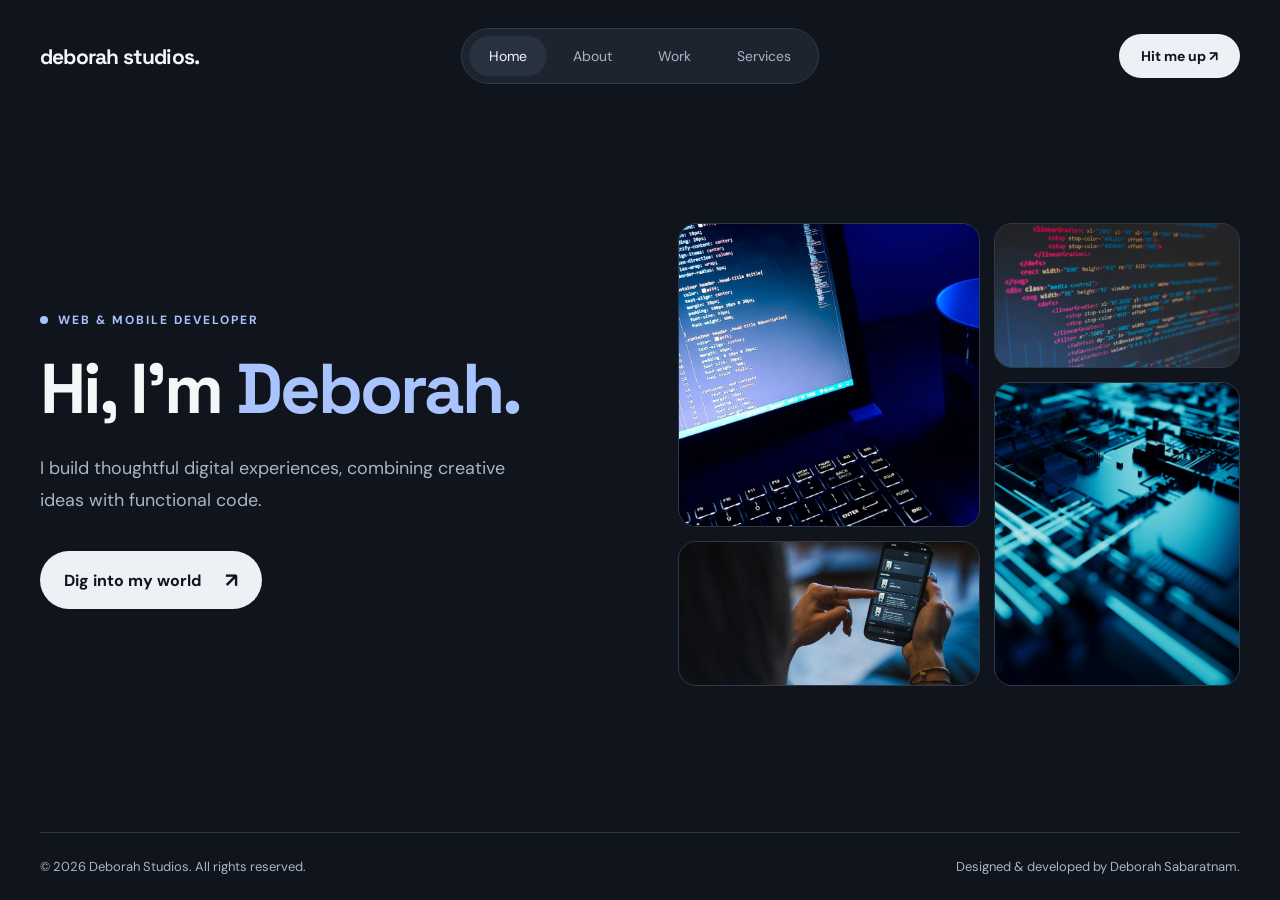
==== commit 8a9b0c44: "Added Open Graph metadata for LinkedIn preview" ====
--- a/index.html
+++ b/index.html
@@ -6,6 +6,12 @@
     <meta name="viewport" content="width=device-width, initial-scale=1.0">
     <meta name="description"
         content="Deborah Studios — Software development, creative technology and digital experiences.">
+    <meta property="og:type" content="website">
+    <meta property="og:title" content="Deborah Studios | Developer Portfolio">
+    <meta property="og:description"
+        content="Explore my web and mobile development projects, technical skills, and services.">
+    <meta property="og:url" content="https://deborahsabaratnam.github.io/My-Portfolio/">
+    <meta property="og:image" content="https://deborahsabaratnam.github.io/My-Portfolio/images/port-cover.webp">
     <title>Deborah Studios | Software Developer</title>
     <link rel="icon" type="image/png" href="favicon.png?v=2">
     <link rel="stylesheet" href="style.css">
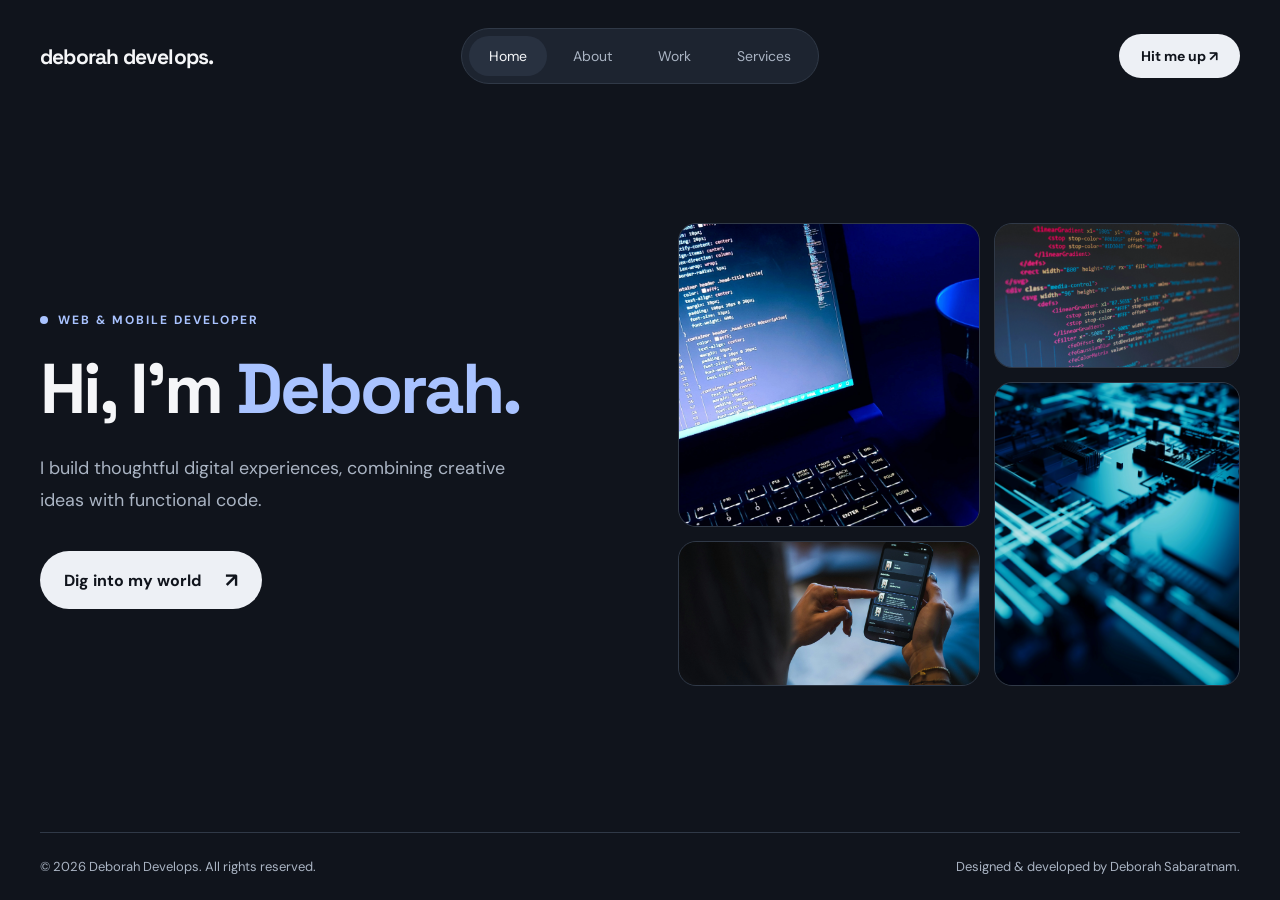
==== commit 5255bd95: "replace 'studio' with ''" ====
--- a/index.html
+++ b/index.html
@@ -5,14 +5,14 @@
     <meta charset="UTF-8">
     <meta name="viewport" content="width=device-width, initial-scale=1.0">
     <meta name="description"
-        content="Deborah Studios — Software development, creative technology and digital experiences.">
+        content="Deborah develops — Software development, creative technology and digital experiences.">
     <meta property="og:type" content="website">
-    <meta property="og:title" content="Deborah Studios | Developer Portfolio">
+    <meta property="og:title" content="Deborah Develops | Developer Portfolio">
     <meta property="og:description"
         content="Explore my web and mobile development projects, technical skills, and services.">
     <meta property="og:url" content="https://deborahsabaratnam.github.io/My-Portfolio/">
     <meta property="og:image" content="https://deborahsabaratnam.github.io/My-Portfolio/images/port-cover.webp">
-    <title>Deborah Studios | Software Developer</title>
+    <title>Deborah Develops | Software Developer</title>
     <link rel="icon" type="image/png" href="favicon.png?v=2">
     <link rel="stylesheet" href="style.css">
     <link rel="stylesheet" href="responsive.css">
@@ -22,7 +22,7 @@
 <body>
 
     <header class="site-header">
-        <a href="index.html" class="brand">deborah studios.</a>
+        <a href="index.html" class="brand">deborah develops.</a>
 
         <nav class="navbar" aria-label="Main navigation">
             <a href="index.html" class="active" aria-current="page">Home</a>
@@ -105,7 +105,7 @@
     </main>
 
     <footer class="site-footer">
-        <p>© 2026 Deborah Studios. All rights reserved.</p>
+        <p>© 2026 Deborah Develops. All rights reserved.</p>
         <p>Designed & developed by Deborah Sabaratnam.</p>
     </footer>
 
--- a/style.css
+++ b/style.css
@@ -34,7 +34,6 @@
 }
 
 /* Header */
-
 .site-header {
     width: min(1400px, calc(100% - 80px));
     margin: 0 auto;
@@ -53,8 +52,6 @@
     white-space: nowrap;
 }
 
-/* Floating Navbar */
-
 .navbar {
     display: flex;
     align-items: center;
@@ -78,8 +75,6 @@
     color: var(--text);
     background: var(--surface-light);
 }
-
-/* Contact Dropdown */
 
 .contact-menu {
     position: relative;
@@ -137,8 +132,7 @@
     background: var(--surface-light);
 }
 
-/* Hero Section */
-
+/* Home */
 main {
     flex: 1;
     display: flex;
@@ -222,8 +216,6 @@
     transform: translate(3px, -3px);
 }
 
-/* Mosaic Collage */
-
 .hero-mosaic {
     display: grid;
     grid-template-columns: 1.1fr 0.9fr;
@@ -272,7 +264,6 @@
 }
 
 /* Footer */
-
 .site-footer {
     width: min(1400px, calc(100% - 80px));
     margin: 0 auto;
@@ -289,8 +280,6 @@
     margin: 0;
 }
 
-/* Animations */
-
 @keyframes fadeUp {
     from {
         opacity: 0;
@@ -303,111 +292,7 @@
     }
 }
 
-/* Tablet */
-
-@media (max-width: 1050px) {
-    .site-header {
-        width: calc(100% - 48px);
-        gap: 12px;
-    }
-
-    .brand {
-        font-size: 17px;
-    }
-
-    .navbar a {
-        padding: 10px 12px;
-    }
-
-    .hero {
-        width: calc(100% - 48px);
-        gap: 35px;
-    }
-
-    .hero-mosaic {
-        grid-template-rows: repeat(3, 115px);
-    }
-}
-
-/* Mobile */
-
-@media (max-width: 760px) {
-    .site-header {
-        width: calc(100% - 36px);
-        grid-template-columns: 1fr auto;
-        padding: 20px 0;
-    }
-
-    .navbar {
-        grid-column: 1 / -1;
-        grid-row: 2;
-        justify-content: center;
-        flex-wrap: wrap;
-        width: 100%;
-    }
-
-    .navbar a {
-        padding: 10px 14px;
-        font-size: 13px;
-    }
-
-    .contact-button {
-        padding: 11px 15px;
-        font-size: 12px;
-    }
-
-    .hero {
-        width: calc(100% - 36px);
-        padding: 55px 0 70px;
-        grid-template-columns: 1fr;
-        gap: 55px;
-    }
-
-    .hero h1 {
-        font-size: clamp(43px, 9vw, 65px);
-        letter-spacing: -2px;
-    }
-
-    .hero-mosaic {
-        grid-template-rows: repeat(3, 110px);
-        gap: 10px;
-    }
-
-    .site-footer {
-        width: calc(100% - 36px);
-        flex-direction: column;
-        text-align: center;
-        align-items: center;
-    }
-}
-
-@media (max-width: 380px) {
-    .navbar a {
-        padding: 9px 10px;
-        font-size: 12px;
-    }
-
-    .hero-mosaic {
-        grid-template-rows: repeat(3, 90px);
-    }
-}
-
-@media (prefers-reduced-motion: reduce) {
-
-    *,
-    *::before,
-    *::after {
-        animation-duration: 0.01ms !important;
-        transition-duration: 0.01ms !important;
-        scroll-behavior: auto !important;
-    }
-}
-
-
-/* =========================================
-   ABOUT PAGE
-========================================= */
-
+/* About */
 .about-main {
     display: block;
     width: min(1200px, calc(100% - 80px));
@@ -484,7 +369,7 @@
 .about-skills-grid {
     display: grid;
     grid-template-columns: repeat(2, minmax(0, 1fr));
-    gap: 20px;
+    gap: 24px;
 }
 
 .about-skill-card {
@@ -542,58 +427,10 @@
     margin: 20px 0 35px;
 }
 
-/* About page responsiveness */
-
-@media (max-width: 760px) {
-    .about-main {
-        width: calc(100% - 36px);
-    }
-
-    .about-hero {
-        padding: 75px 0 70px;
-    }
-
-    .about-hero h1 {
-        letter-spacing: -2px;
-    }
-
-    .about-story {
-        grid-template-columns: 1fr;
-        gap: 25px;
-        padding: 70px 0;
-    }
-
-    .about-skills {
-        padding: 70px 0;
-    }
-
-    .about-skills-grid {
-        grid-template-columns: 1fr;
-    }
-
-    .about-skill-card {
-        padding: 25px;
-    }
-
-    .about-next {
-        padding: 75px 0 90px;
-    }
-}
-
-@media (min-width: 1051px) {
-    .about-skills-grid {
-        grid-template-columns: repeat(3, minmax(0, 1fr));
-    }
-}
-
-
-/* =========================================
-   WORK PAGE
-========================================= */
-
+/* Work: consolidated, no duplicate overrides */
 .work-main {
     display: block;
-    width: min(1200px, calc(100% - 80px));
+    width: min(1400px, calc(100% - 80px));
     margin: 0 auto;
 }
 
@@ -628,11 +465,16 @@
 
 .work-grid {
     display: grid;
-    grid-template-columns: repeat(2, minmax(0, 1fr));
-    gap: 35px;
+    grid-template-columns: repeat(3, minmax(0, 1fr));
+    gap: 24px;
+    align-items: stretch;
 }
 
 .work-card {
+    width: 100%;
+    min-width: 0;
+    display: flex;
+    flex-direction: column;
     overflow: hidden;
     background: var(--surface);
     border: 1px solid var(--border);
@@ -646,56 +488,61 @@
 }
 
 .work-image {
-    height: 290px;
+    width: 100%;
+    aspect-ratio: 16 / 9;
     overflow: hidden;
-    background: var(--surface-light);
+    background: var(--surface);
 }
 
 .work-image img {
+    display: block;
     width: 100%;
     height: 100%;
-    display: block;
-    object-fit: cover;
-    transition: transform 0.6s ease;
-}
-
-.work-card:hover .work-image img {
-    transform: scale(1.05);
-}
-
+    object-fit: contain;
+    object-position: center;
+    transform: none;
+}
+
+/* Do not zoom previews: it crops embedded text at image edges. */
 .work-card-content {
-    padding: 30px;
+    flex: 1;
+    min-width: 0;
+    display: flex;
+    flex-direction: column;
+    padding: 24px;
 }
 
 .work-number {
     color: var(--accent);
     font-size: 12px;
     font-weight: 700;
-    letter-spacing: 1.5px;
+    letter-spacing: 1.2px;
 }
 
 .work-card h2 {
     font-family: 'Space Grotesk', sans-serif;
-    font-size: 27px;
+    font-size: clamp(18px, 1.5vw, 22px);
+    line-height: 1.35;
     letter-spacing: -0.5px;
-    margin: 15px 0;
+    margin: 15px 0 12px;
 }
 
 .work-card-content>p {
     color: var(--muted);
-    font-size: 15px;
-    line-height: 1.8;
+    font-size: 14px;
+    line-height: 1.7;
+    margin: 0;
 }
 
 .work-tags {
     display: flex;
     flex-wrap: wrap;
     gap: 8px;
-    margin: 25px 0;
+    margin: 22px 0 0;
 }
 
 .work-tags span {
-    padding: 7px 13px;
+    padding: 7px 12px;
     border: 1px solid var(--border);
     border-radius: 100px;
     color: var(--accent);
@@ -718,63 +565,12 @@
     color: var(--accent);
 }
 
-.work-next {
-    padding: 90px 0 120px;
-    text-align: center;
-    border-top: 1px solid var(--border);
-}
-
-.work-next h2 {
-    font-family: 'Space Grotesk', sans-serif;
-    font-size: clamp(32px, 4vw, 52px);
-    margin: 20px 0 35px;
-}
-
-/* Responsive Work Page */
-
-@media (max-width: 760px) {
-    .work-main {
-        width: calc(100% - 36px);
-    }
-
-    .work-hero {
-        padding: 75px 0 60px;
-    }
-
-    .work-hero h1 {
-        letter-spacing: -2px;
-    }
-
-    .work-projects {
-        padding: 60px 0 75px;
-    }
-
-    .work-grid {
-        grid-template-columns: 1fr;
-        gap: 25px;
-    }
-
-    .work-image {
-        height: 230px;
-    }
-
-    .work-card-content {
-        padding: 25px;
-    }
-
-    .work-next {
-        padding: 75px 0 90px;
-    }
-}
-
-
-/* Trendify Project Action Buttons */
-
 .project-actions {
     display: flex;
     flex-wrap: wrap;
-    gap: 12px;
-    margin-top: 28px;
+    gap: 10px;
+    margin-top: auto;
+    padding-top: 24px;
 }
 
 .project-btn {
@@ -782,7 +578,7 @@
     align-items: center;
     justify-content: center;
     gap: 8px;
-    padding: 12px 18px;
+    padding: 12px 16px;
     border-radius: 100px;
     font-size: 13px;
     font-weight: 700;
@@ -812,28 +608,25 @@
     transform: translateY(-3px);
 }
 
-@media (max-width: 480px) {
-    .project-actions {
-        flex-direction: column;
-    }
-
-    .project-btn {
-        width: 100%;
-    }
-}
-
-/* =========================================
-   SERVICES PAGE
-========================================= */
-
+.work-next {
+    padding: 90px 0 120px;
+    text-align: center;
+    border-top: 1px solid var(--border);
+}
+
+.work-next h2 {
+    font-family: 'Space Grotesk', sans-serif;
+    font-size: clamp(32px, 4vw, 52px);
+    margin: 20px 0 35px;
+}
+
+/* Services */
 .services-main {
     display: block;
     width: min(1200px, calc(100% - 80px));
     margin: 0 auto;
 }
 
-/* Hero */
-
 .services-hero {
     padding: 100px 0 80px;
     border-bottom: 1px solid var(--border);
@@ -858,8 +651,6 @@
     font-size: clamp(17px, 2vw, 22px);
     line-height: 1.8;
 }
-
-/* Services Section */
 
 .services-section {
     padding: 90px 0 110px;
@@ -871,8 +662,6 @@
     gap: 25px;
     margin-top: 35px;
 }
-
-/* Service Cards */
 
 .service-card {
     padding: 40px;
@@ -926,8 +715,6 @@
     font-size: 15px;
 }
 
-/* Feature List */
-
 .service-features {
     list-style: none;
     padding: 0;
@@ -942,12 +729,10 @@
 }
 
 .service-features li::before {
-    content: "↗";
+    content: '↗';
     color: var(--accent);
     margin-right: 12px;
 }
-
-/* Technology Tags */
 
 .service-tech {
     display: flex;
@@ -964,8 +749,6 @@
     font-size: 12px;
 }
 
-/* Contact Section */
-
 .services-contact {
     padding: 100px 0 120px;
     text-align: center;
@@ -987,21 +770,141 @@
     line-height: 1.8;
 }
 
-/* Mobile */
-
+/* Responsive: tablet */
+@media (max-width: 1050px) {
+    .site-header {
+        width: calc(100% - 48px);
+        gap: 12px;
+    }
+
+    .brand {
+        font-size: 17px;
+    }
+
+    .navbar a {
+        padding: 10px 12px;
+    }
+
+    .hero {
+        width: calc(100% - 48px);
+        gap: 35px;
+    }
+
+    .hero-mosaic {
+        grid-template-rows: repeat(3, 115px);
+    }
+}
+
+@media (max-width: 1024px) {
+    .work-main {
+        width: calc(100% - 48px);
+    }
+
+    .work-grid {
+        grid-template-columns: repeat(2, minmax(0, 1fr));
+    }
+}
+
+
+
+/* Responsive: mobile */
 @media (max-width: 760px) {
+    .site-header {
+        width: calc(100% - 36px);
+        grid-template-columns: 1fr auto;
+        padding: 20px 0;
+    }
+
+    .navbar {
+        grid-column: 1 / -1;
+        grid-row: 2;
+        justify-content: center;
+        flex-wrap: wrap;
+        width: 100%;
+    }
+
+    .navbar a {
+        padding: 10px 14px;
+        font-size: 13px;
+    }
+
+    .contact-button {
+        padding: 11px 15px;
+        font-size: 12px;
+    }
+
+    .hero {
+        width: calc(100% - 36px);
+        padding: 55px 0 70px;
+        grid-template-columns: 1fr;
+        gap: 55px;
+    }
+
+    .hero h1 {
+        font-size: clamp(43px, 9vw, 65px);
+        letter-spacing: -2px;
+    }
+
+    .hero-mosaic {
+        grid-template-rows: repeat(3, 110px);
+        gap: 10px;
+    }
+
+    .site-footer {
+        width: calc(100% - 36px);
+        flex-direction: column;
+        text-align: center;
+        align-items: center;
+    }
+
+    .about-main,
+    .work-main,
     .services-main {
         width: calc(100% - 36px);
     }
 
+    .about-hero,
+    .work-hero,
     .services-hero {
         padding: 75px 0 60px;
     }
 
+    .about-hero h1,
+    .work-hero h1,
     .services-hero h1 {
         letter-spacing: -2px;
     }
 
+    .about-story {
+        grid-template-columns: 1fr;
+        gap: 25px;
+        padding: 70px 0;
+    }
+
+    .about-skills {
+        padding: 70px 0;
+    }
+
+    .about-skills-grid {
+        grid-template-columns: 1fr;
+    }
+
+    .about-skill-card {
+        padding: 25px;
+    }
+
+    .about-next {
+        padding: 75px 0 90px;
+    }
+
+    .work-projects {
+        padding: 60px 0 75px;
+    }
+
+    .work-next {
+        padding: 75px 0 90px;
+    }
+
     .services-section {
         padding: 70px 0 80px;
     }
@@ -1021,4 +924,47 @@
     .services-contact {
         padding: 75px 0 90px;
     }
+}
+
+@media (max-width: 650px) {
+    .work-grid {
+        grid-template-columns: 1fr;
+        gap: 25px;
+    }
+
+    .work-card-content {
+        padding: 25px;
+    }
+}
+
+@media (max-width: 480px) {
+    .project-actions {
+        flex-direction: column;
+    }
+
+    .project-btn {
+        width: 100%;
+    }
+}
+
+@media (max-width: 380px) {
+    .navbar a {
+        padding: 9px 10px;
+        font-size: 12px;
+    }
+
+    .hero-mosaic {
+        grid-template-rows: repeat(3, 90px);
+    }
+}
+
+@media (prefers-reduced-motion: reduce) {
+
+    *,
+    *::before,
+    *::after {
+        animation-duration: 0.01ms !important;
+        transition-duration: 0.01ms !important;
+        scroll-behavior: auto !important;
+    }
 }
